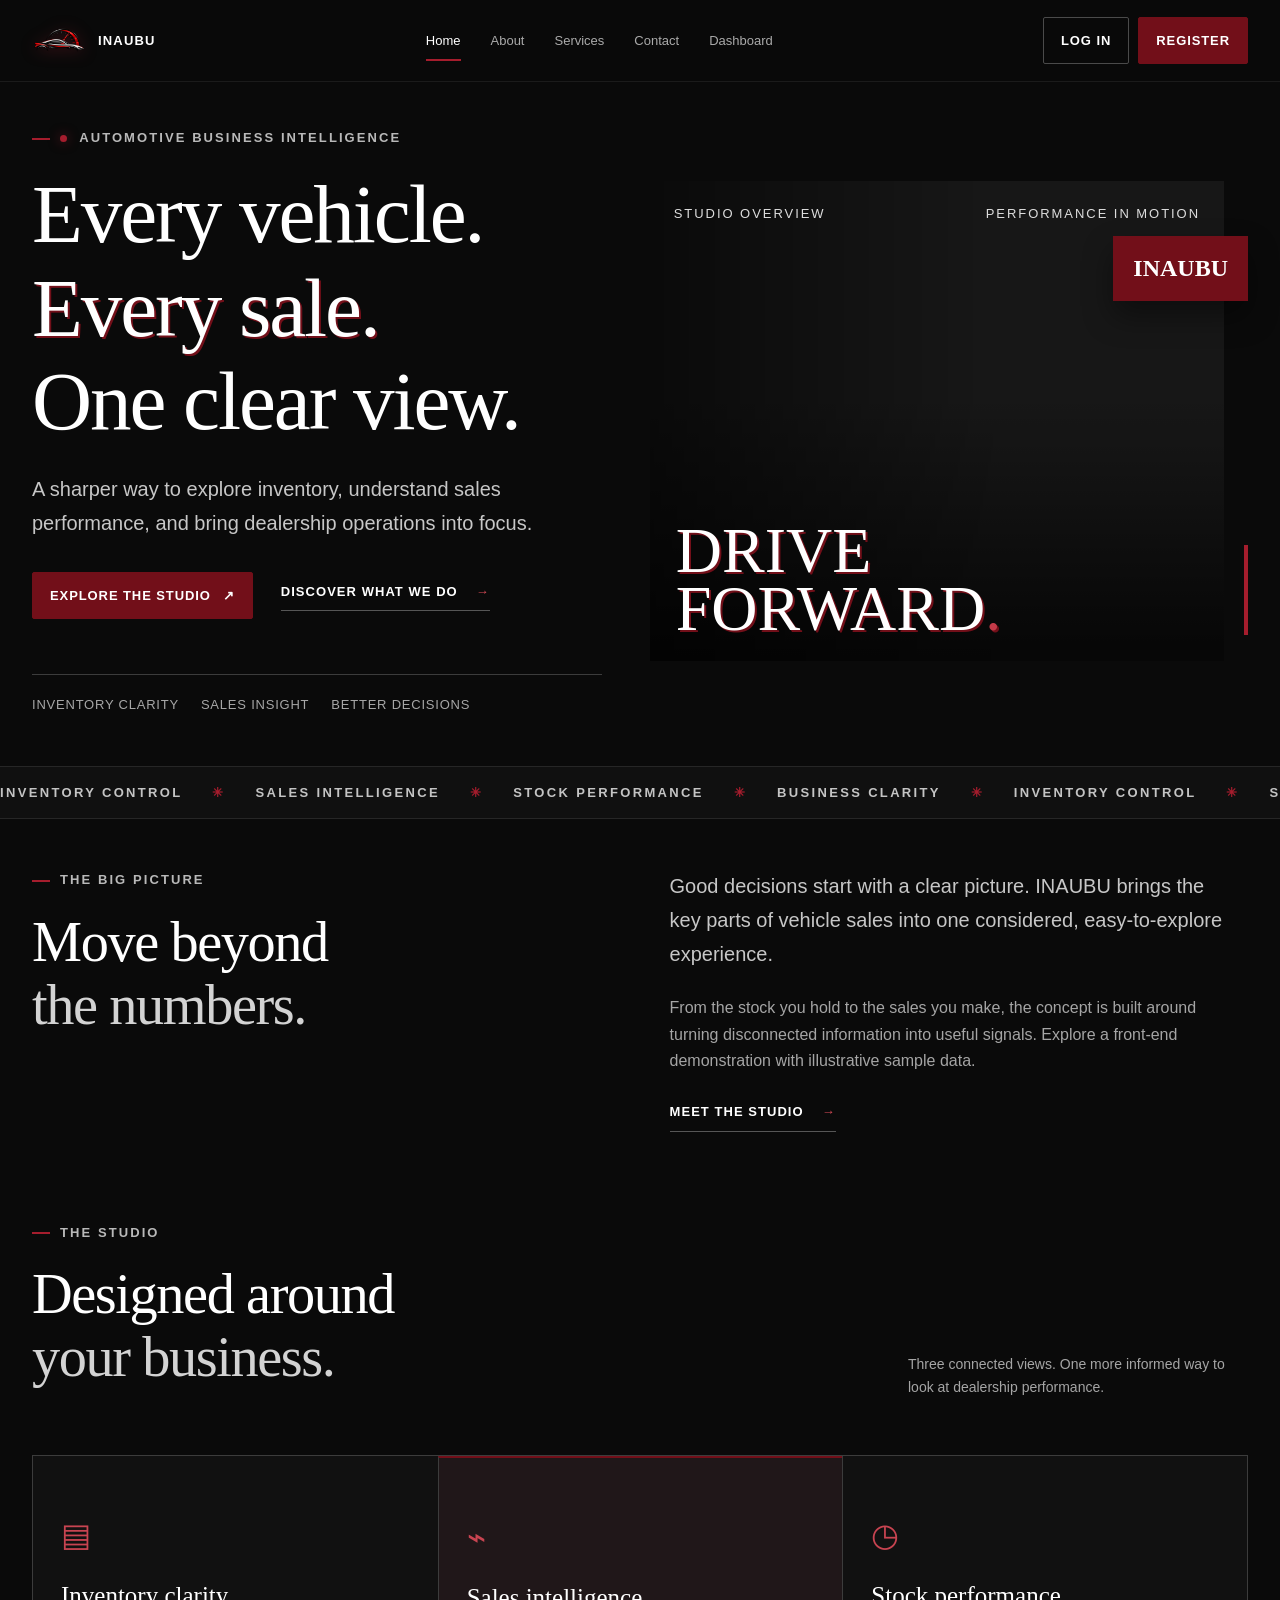
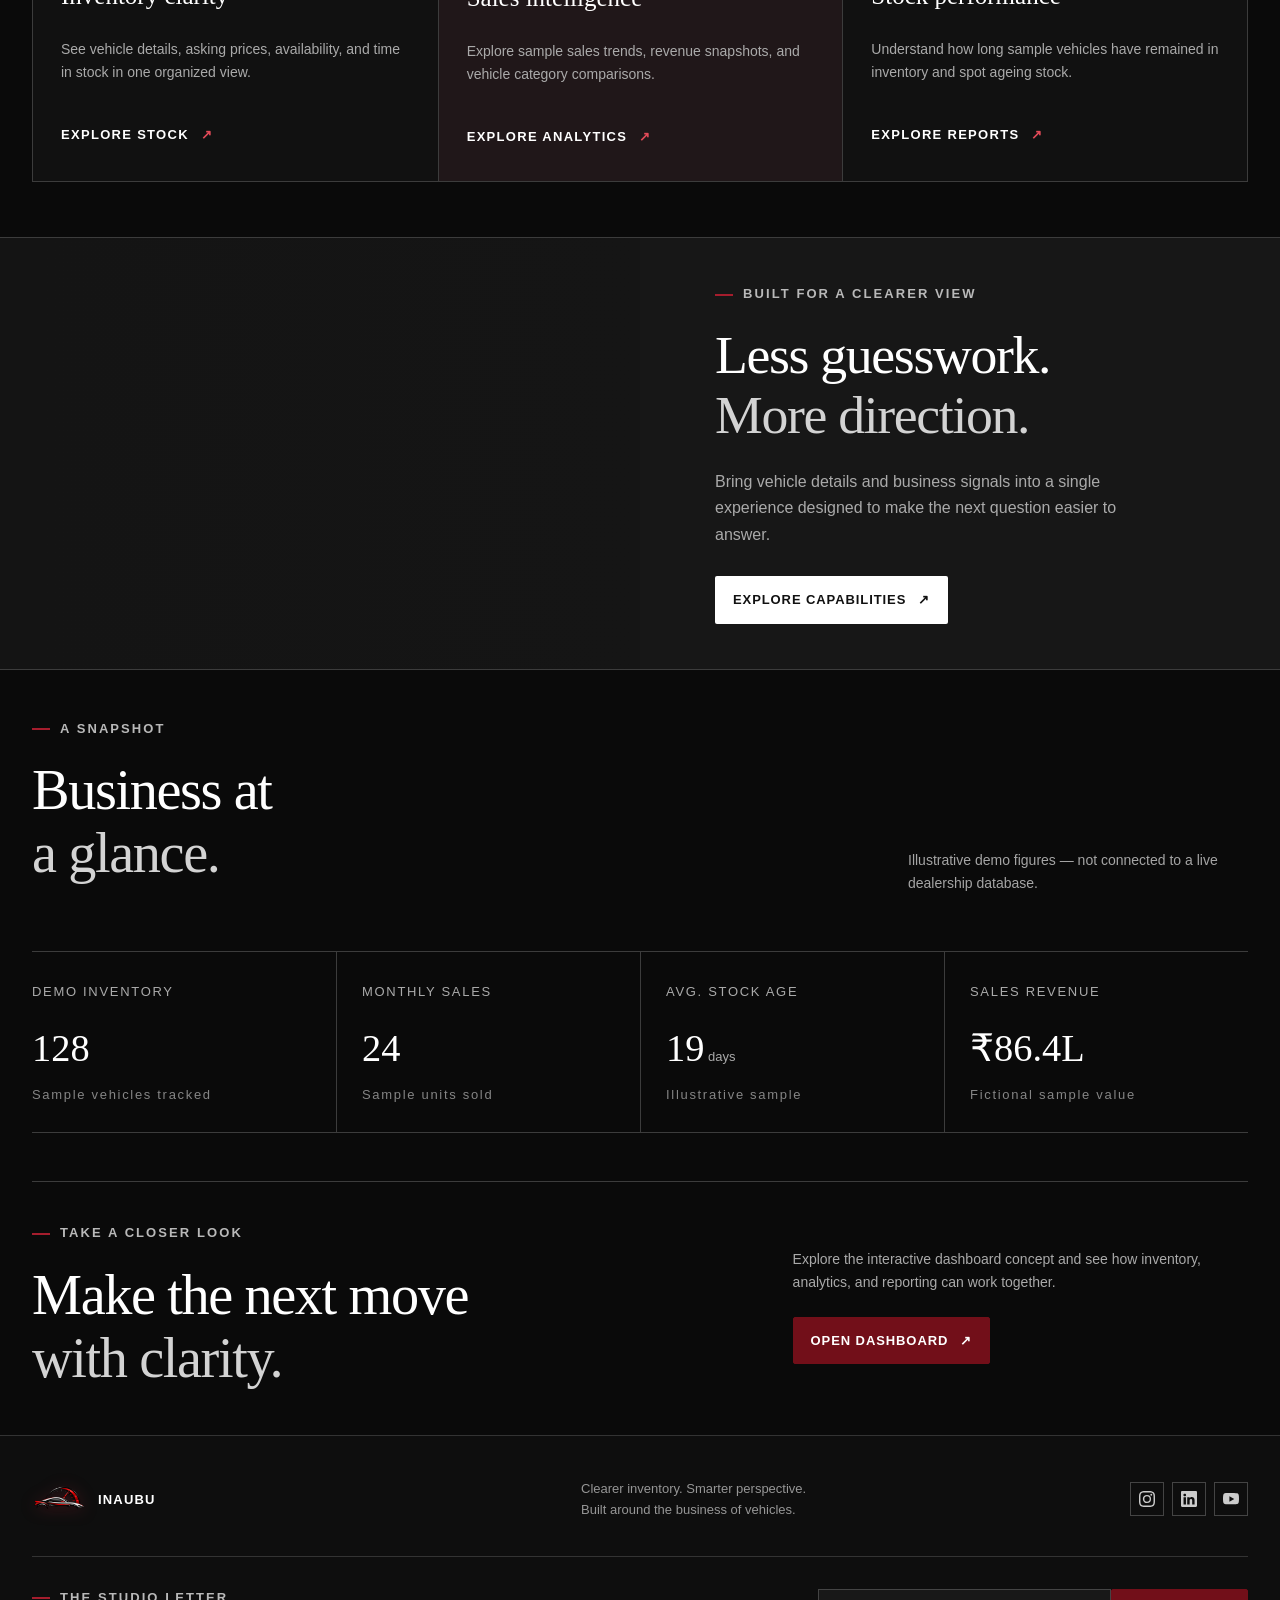
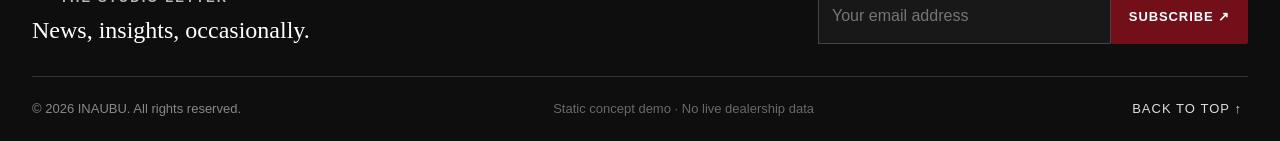
==== index.html @ e6c1211e "firstcommit" ====
<!doctype html>
<html lang="en">

<head>
  <meta charset="utf-8">
  <meta name="viewport" content="width=device-width, initial-scale=1">
  <meta name="description" content="INAUBU — inventory clarity, sales insights, and dealership operations.">
  <title>INAUBU | Home</title>
  <link rel="icon" type="image/png" href="logo.png">
  <link rel="apple-touch-icon" href="logo.png">
  <link rel="stylesheet" href="css/styles.css">
</head>

<body>
  <header class="site-header">
    <a class="brand" href="index.html"><img class="brand-logo" src="logo.png" alt="INAUBU logo"><span>INAUBU</span></a>
    <button class="menu-toggle" aria-label="Toggle navigation" aria-expanded="false">☰</button>
    <nav class="main-nav"><a class="active" href="index.html">Home</a><a href="about.html">About</a><a
        href="services.html">Services</a><a href="contact.html">Contact</a><a href="dashboard.html">Dashboard</a>
      <div class="mobile-nav-actions"><button type="button" class="btn btn-outline open-login">Log in</button><button
          type="button" class="btn btn-red open-signup">Register</button></div>
    </nav>
    <div class="header-actions"><button type="button" class="btn btn-outline open-login">Log in</button><button
        type="button" class="btn btn-red open-signup">Register</button></div>
  </header>
  <main>
    <section class="hero section-wrap">
      <div class="hero-copy">
        <p class="eyebrow"><span class="red-dot"></span> AUTOMOTIVE BUSINESS INTELLIGENCE</p>
        <h1>Every vehicle.<br><em>Every sale.</em><br>One clear view.</h1>
        <p class="lead">A sharper way to explore inventory, understand sales performance, and bring dealership
          operations into focus.</p>
        <div class="hero-actions"><a class="btn btn-red" href="dashboard.html">Explore the studio <span>↗</span></a><a
            class="text-link" href="services.html">Discover what we do <span>→</span></a></div>
        <div class="hero-proof"><span>Inventory clarity</span><span>Sales insight</span><span>Better decisions</span></div>
      </div>
      <div class="hero-visual">
        <div class="hero-image">
          <div class="image-shade"></div>
          <div class="image-label"><span>STUDIO OVERVIEW</span><span>PERFORMANCE IN MOTION</span></div>
          <div class="image-big-type">DRIVE<br>FORWARD<span>.</span></div>
        </div>
        <div class="hero-stamp"><b>INAUBU</b></div>
        <div class="hero-line"></div>
      </div>
    </section>
    <section class="ticker" aria-label="Studio capabilities">
      <div>INVENTORY CONTROL <span>✳</span> SALES INTELLIGENCE <span>✳</span> STOCK PERFORMANCE <span>✳</span> BUSINESS
        CLARITY <span>✳</span> INVENTORY CONTROL <span>✳</span> SALES INTELLIGENCE <span>✳</span></div>
    </section>
    <section class="section-wrap section-pad intro-grid">
      <div>
        <p class="eyebrow">THE BIG PICTURE</p>
        <h2>Move beyond<br><em>the numbers.</em></h2>
      </div>
      <div class="section-copy">
        <p class="lead">Good decisions start with a clear picture. INAUBU brings the key parts of vehicle sales into one
          considered, easy-to-explore experience.</p>
        <p>From the stock you hold to the sales you make, the concept is built around turning disconnected information
          into useful signals. Explore a front-end demonstration with illustrative sample data.</p><a class="text-link"
          href="about.html">Meet the studio <span>→</span></a>
      </div>
    </section>
    <section class="section-wrap feature-section">
      <div class="section-heading">
        <div>
          <p class="eyebrow">THE STUDIO</p>
          <h2>Designed around<br><em>your business.</em></h2>
        </div>
        <p>Three connected views. One more informed way to look at dealership performance.</p>
      </div>
      <div class="feature-grid">
        <article class="feature-card">
          <div class="feature-icon">▤</div>
          <h3>Inventory clarity</h3>
          <p>See vehicle details, asking prices, availability, and time in stock in one organized view.</p><a
            href="dashboard.html#inventory">Explore stock <span>↗</span></a>
        </article>
        <article class="feature-card featured">
          <div class="feature-icon">⌁</div>
          <h3>Sales intelligence</h3>
          <p>Explore sample sales trends, revenue snapshots, and vehicle category comparisons.</p><a
            href="dashboard.html#analytics">Explore analytics <span>↗</span></a>
        </article>
        <article class="feature-card">
          <div class="feature-icon">◷</div>
          <h3>Stock performance</h3>
          <p>Understand how long sample vehicles have remained in inventory and spot ageing stock.</p><a
            href="dashboard.html#reports">Explore reports <span>↗</span></a>
        </article>
      </div>
    </section>
    <section class="showcase">
      <div class="showcase-image"></div>
      <div class="showcase-content">
        <p class="eyebrow">BUILT FOR A CLEARER VIEW</p>
        <h2>Less guesswork.<br><em>More direction.</em></h2>
        <p>Bring vehicle details and business signals into a single experience designed to make the next question easier
          to answer.</p><a class="btn btn-light" href="services.html">Explore capabilities <span>↗</span></a>
      </div>
    </section>
    <section class="section-wrap stats-section">
      <div class="section-heading">
        <div>
          <p class="eyebrow">A SNAPSHOT</p>
          <h2>Business at<br><em>a glance.</em></h2>
        </div>
        <p class="muted">Illustrative demo figures — not connected to a live dealership database.</p>
      </div>
      <div class="stats-grid">
        <div class="stat"><span>DEMO INVENTORY</span><strong>128</strong><span class="stat-sub">Sample vehicles tracked</span></div>
        <div class="stat"><span>MONTHLY SALES</span><strong>24</strong><span class="stat-sub">Sample units sold</span></div>
        <div class="stat"><span>AVG. STOCK AGE</span><strong>19<span> days</span></strong><span class="stat-sub">Illustrative sample</span></div>
        <div class="stat"><span>SALES REVENUE</span><strong>₹86.4L</strong><span class="stat-sub">Fictional sample value</span></div>
      </div>
    </section>
    <section class="cta-band section-wrap">
      <div>
        <p class="eyebrow">TAKE A CLOSER LOOK</p>
        <h2>Make the next move<br><em>with clarity.</em></h2>
      </div>
      <div>
        <p>Explore the interactive dashboard concept and see how inventory, analytics, and reporting can work together.
        </p><a class="btn btn-red" href="dashboard.html">Open dashboard <span>↗</span></a>
      </div>
    </section>
  </main>
  <footer class="site-footer">
    <div class="footer-top"><a class="brand" href="index.html"><img class="brand-logo" src="logo.png"
          alt="INAUBU logo"><span>INAUBU</span></a>
      <p>Clearer inventory. Smarter perspective.<br>Built around the business of vehicles.</p>
      <div class="socials"><a href="https://www.instagram.com/" aria-label="Instagram" title="Instagram"><svg
            xmlns="http://www.w3.org/2000/svg" width="16" height="16" fill="currentColor" viewBox="0 0 16 16"
            aria-hidden="true">
            <path
              d="M8 0C5.829 0 5.556.01 4.703.048 3.85.088 3.269.222 2.76.42a3.9 3.9 0 0 0-1.417.923A3.9 3.9 0 0 0 .42 2.76C.222 3.268.087 3.85.048 4.7.01 5.555 0 5.827 0 8.001c0 2.172.01 2.444.048 3.297.04.852.174 1.433.372 1.942.205.526.478.972.923 1.417.444.445.89.719 1.416.923.51.198 1.09.333 1.942.372C5.555 15.99 5.827 16 8 16s2.444-.01 3.298-.048c.851-.04 1.434-.174 1.943-.372a3.9 3.9 0 0 0 1.416-.923c.445-.445.718-.891.923-1.417.197-.509.332-1.09.372-1.942C15.99 10.445 16 10.173 16 8s-.01-2.445-.048-3.299c-.04-.851-.175-1.433-.372-1.941a3.9 3.9 0 0 0-.923-1.417A3.9 3.9 0 0 0 13.24.42c-.51-.198-1.092-.333-1.943-.372C10.443.01 10.172 0 7.998 0zm-.717 1.442h.718c2.136 0 2.389.007 3.232.046.78.035 1.204.166 1.486.275.373.145.64.319.92.599s.453.546.598.92c.11.281.24.705.275 1.485.039.843.047 1.096.047 3.231s-.008 2.389-.047 3.232c-.035.78-.166 1.203-.275 1.485a2.5 2.5 0 0 1-.599.919c-.28.28-.546.453-.92.598-.28.11-.704.24-1.485.276-.843.038-1.096.047-3.232.047s-2.39-.009-3.233-.047c-.78-.036-1.203-.166-1.485-.276a2.5 2.5 0 0 1-.92-.598 2.5 2.5 0 0 1-.6-.92c-.109-.281-.24-.705-.275-1.485-.038-.843-.046-1.096-.046-3.233s.008-2.388.046-3.231c.036-.78.166-1.204.276-1.486.145-.373.319-.64.599-.92s.546-.453.92-.598c.282-.11.705-.24 1.485-.276.738-.034 1.024-.044 2.515-.045zm4.988 1.328a.96.96 0 1 0 0 1.92.96.96 0 0 0 0-1.92m-4.27 1.122a4.109 4.109 0 1 0 0 8.217 4.109 4.109 0 0 0 0-8.217m0 1.441a2.667 2.667 0 1 1 0 5.334 2.667 2.667 0 0 1 0-5.334" />
          </svg></a><a href="https://www.linkedin.com/" aria-label="LinkedIn" title="LinkedIn"><svg
            xmlns="http://www.w3.org/2000/svg" width="16" height="16" fill="currentColor" viewBox="0 0 16 16"
            aria-hidden="true">
            <path
              d="M0 1.146C0 .513.526 0 1.175 0h13.65C15.474 0 16 .513 16 1.146v13.708c0 .633-.526 1.146-1.175 1.146H1.175C.526 16 0 15.487 0 14.854zm4.943 12.248V6.169H2.542v7.225zm-1.2-8.212c.837 0 1.358-.554 1.358-1.248-.015-.709-.52-1.248-1.342-1.248S2.4 3.226 2.4 3.934c0 .694.521 1.248 1.327 1.248zm4.908 8.212V9.359c0-.216.016-.432.08-.586.173-.431.568-.878 1.232-.878.869 0 1.216.662 1.216 1.634v3.865h2.401V9.25c0-2.22-1.184-3.252-2.764-3.252-1.274 0-1.845.7-2.165 1.193v.025h-.016l.016-.025V6.169h-2.4c.03.678 0 7.225 0 7.225z" />
          </svg></a><a href="https://www.youtube.com/" aria-label="YouTube" title="YouTube"><svg
            xmlns="http://www.w3.org/2000/svg" width="16" height="16" fill="currentColor" viewBox="0 0 16 16"
            aria-hidden="true">
            <path
              d="M8.051 1.999h.089c.822.003 4.987.033 6.11.335a2.01 2.01 0 0 1 1.415 1.42c.101.38.172.883.22 1.402l.01.104.022.26.008.104c.065.914.073 1.77.074 1.957v.075c-.001.194-.01 1.108-.082 2.06l-.008.105-.009.104c-.05.572-.124 1.14-.235 1.558a2.01 2.01 0 0 1-1.415 1.42c-1.16.312-5.569.334-6.18.335h-.142c-.309 0-1.587-.006-2.927-.052l-.17-.006-.087-.004-.171-.007-.171-.007c-1.11-.049-2.167-.128-2.654-.26a2.01 2.01 0 0 1-1.415-1.419c-.111-.417-.185-.986-.235-1.558L.09 9.82l-.008-.104A31 31 0 0 1 0 7.68v-.123c.002-.215.01-.958.064-1.778l.007-.103.003-.052.008-.104.022-.26.01-.104c.048-.519.119-1.023.22-1.402a2.01 2.01 0 0 1 1.415-1.42c.487-.13 1.544-.21 2.654-.26l.17-.007.172-.006.086-.003.171-.007A100 100 0 0 1 7.858 2zM6.4 5.209v5.582l4.88-2.791z" />
          </svg></a></div>
    </div>
    <div class="footer-news">
      <div>
        <p class="eyebrow">THE STUDIO LETTER</p>
        <h3>News, insights, occasionally.</h3>
      </div>
      <form class="newsletter-form"><label class="sr-only" for="newsletter-email">Email address</label><input
          id="newsletter-email" type="email" placeholder="Your email address" required><button class="btn btn-red"
          type="submit">Subscribe ↗</button></form>
    </div>
    <div class="footer-bottom"><span>© <span class="year"></span> INAUBU. All rights reserved.</span><span
        class="demo-note">Static concept demo · No live dealership data</span><button class="back-top"
        type="button">Back to top ↑</button></div>
  </footer>
  <div class="modal-backdrop" id="auth-modal" aria-hidden="true">
    <section class="auth-modal" role="dialog" aria-modal="true" aria-labelledby="auth-title"><button class="modal-close"
        aria-label="Close dialog">×</button>
      <p class="eyebrow">INAUBU / ACCESS</p>
      <h2 id="auth-title">Welcome <em>back.</em></h2>
      <p class="auth-description">This is a front-end preview. No real account is created.</p>
      <form id="auth-form"><label for="auth-name" id="name-label" hidden style="display:none;">Full name</label><input
          id="auth-name" name="name" placeholder="Full name" autocomplete="name" hidden style="display:none;"><label
          for="auth-email">Email address</label><input id="auth-email" name="email" type="email"
          placeholder="you@example.com" autocomplete="email" required><label for="auth-password">Password</label>
        <div class="password-wrap"><input id="auth-password" name="password" type="password"
            placeholder="At least 6 characters" minlength="6" autocomplete="current-password" required><button
            type="button" class="toggle-password" data-target="auth-password" aria-label="Show password"
            title="Show password"><svg class="eye-icon" xmlns="http://www.w3.org/2000/svg" width="16" height="16"
              fill="currentColor" viewBox="0 0 16 16" aria-hidden="true">
              <path
                d="M16 8s-3-5.5-8-5.5S0 8 0 8s3 5.5 8 5.5S16 8 16 8M1.173 8a13 13 0 0 1 1.66-2.043C4.12 4.668 5.88 3.5 8 3.5s3.879 1.168 5.168 2.457A13 13 0 0 1 14.828 8q-.086.13-.195.288c-.335.48-.83 1.12-1.465 1.755C11.879 11.332 10.119 12.5 8 12.5s-3.879-1.168-5.168-2.457A13 13 0 0 1 1.172 8z" />
              <path d="M8 5.5a2.5 2.5 0 1 0 0 5 2.5 2.5 0 0 0 0-5M4.5 8a3.5 3.5 0 1 1 7 0 3.5 3.5 0 0 1-7 0" />
            </svg></button></div><label for="auth-confirm-password" id="confirm-password-label" hidden
          style="display:none;">Confirm password</label>
        <div class="password-wrap" id="confirm-password-wrap" hidden style="display:none;"><input
            id="auth-confirm-password" name="confirmPassword" type="password" placeholder="Re-enter your password"
            minlength="6" autocomplete="new-password"><button type="button" class="toggle-password"
            data-target="auth-confirm-password" aria-label="Show password" title="Show password"><svg class="eye-icon"
              xmlns="http://www.w3.org/2000/svg" width="16" height="16" fill="currentColor" viewBox="0 0 16 16"
              aria-hidden="true">
              <path
                d="M16 8s-3-5.5-8-5.5S0 8 0 8s3 5.5 8 5.5S16 8 16 8M1.173 8a13 13 0 0 1 1.66-2.043C4.12 4.668 5.88 3.5 8 3.5s3.879 1.168 5.168 2.457A13 13 0 0 1 14.828 8q-.086.13-.195.288c-.335.48-.83 1.12-1.465 1.755C11.879 11.332 10.119 12.5 8 12.5s-3.879-1.168-5.168-2.457A13 13 0 0 1 1.172 8z" />
              <path d="M8 5.5a2.5 2.5 0 1 0 0 5 2.5 2.5 0 0 0 0-5M4.5 8a3.5 3.5 0 1 1 7 0 3.5 3.5 0 0 1-7 0" />
            </svg></button></div>
        <div class="auth-row" id="login-options"><label class="auth-checkbox"><input type="checkbox" id="auth-remember"
              name="remember"> <span>Remember me</span></label><a href="#" class="auth-link" id="auth-forgot">Forgot
            password?</a></div>
        <div class="auth-row" id="signup-options" hidden style="display:none;"><label class="auth-checkbox"><input
              type="checkbox" id="auth-terms" name="terms"> <span>I agree to the <a href="about.html"
                class="auth-link">Terms &amp; Conditions</a></span></label></div><button class="btn btn-red full-width"
          type="submit" id="auth-submit">Log in</button>
        <p class="form-message" id="auth-message" role="status"></p>
      </form>
      <div class="auth-switch" id="auth-switch"><span>New user?</span> <button type="button" class="switch-btn"
          id="switch-to-signup">Register</button></div>
      <p class="tiny"></p>
    </section>
  </div>
  <div class="toast" role="status" aria-live="polite"></div>
  <script src="js/data.js"></script>
  <script src="js/app.js"></script>
</body>

</html>
---- css/styles.css ----
@font-face{font-family:"Intro Rust";src:url("../assets/fonts/intro-rust.woff2") format("woff2");font-style:normal;font-weight:400;font-display:swap}
:root{--black:#0a0a0a;--black-2:#111;--panel:#1b1b1b;--panel-2:#252525;--white:#fff;--soft:#e7e7e7;--grey:#858585;--muted:#a5a5a5;--border:#3c3c3c;--red:#720f19;--red-bright:#a51d2d;--display:"Intro Rust",Georgia,serif;--body:Arial,Helvetica,sans-serif;--max:1240px;--ease:220ms ease}
*{box-sizing:border-box}html{scroll-behavior:smooth;scroll-padding-top:90px}body{margin:0;background:var(--black);color:var(--white);font-family:var(--body);font-size:16px;line-height:1.65}a{color:inherit;text-decoration:none}button,input,select,textarea{font:inherit}button,a,input,select,textarea{-webkit-tap-highlight-color:transparent}button{cursor:pointer}img{max-width:100%}.section-wrap{width:min(var(--max),calc(100% - 64px));margin-inline:auto}.section-pad{padding-block:50px}.muted,.section-copy p:not(.lead){color:var(--muted)}.lead{font-size:clamp(17px,1.6vw,20px);line-height:1.7;color:#c7c7c7;max-width:610px}.eyebrow{font-size:13px;letter-spacing:.16em;font-weight:700;color:#b9b9b9;margin:0 0 20px}.eyebrow:before{content:"";display:inline-block;width:18px;height:2px;background:var(--red-bright);vertical-align:middle;margin-right:10px}.red-dot{display:inline-block;width:7px;height:7px;border-radius:50%;background:var(--red-bright);box-shadow:0 0 12px #a51d2d99;margin-right:7px}.brand{display:flex;align-items:center;gap:12px;font-size:13px;letter-spacing:.09em;font-weight:800;line-height:1.2;white-space:nowrap}.brand-logo{height:36px;width:auto;max-width:54px;object-fit:contain;display:block;filter:drop-shadow(0 2px 8px rgba(165,29,45,.3));transition:transform var(--ease)}.brand:hover .brand-logo{transform:scale(1.06)}.brand-mark{width:36px;height:36px;border:1px solid var(--red);display:grid;place-items:center;font-family:var(--display);font-size:19px;position:relative}.brand-mark span{color:#d64a56}.brand-sub{display:block;font-size:13px;letter-spacing:.17em;color:#999;margin-top:5px}.site-header{height:82px;display:flex;align-items:center;justify-content:space-between;gap:24px;padding:0 max(32px,calc((100vw - var(--max))/2));border-bottom:1px solid #ffffff13;background:#0a0a0af2;position:sticky;top:0;z-index:30;backdrop-filter:blur(14px)}.main-nav{display:flex;align-items:center;gap:30px}.main-nav a{font-size:13px;color:#aaa;transition:color var(--ease);position:relative}.main-nav a:after{content:"";position:absolute;height:2px;background:var(--red-bright);left:0;right:100%;bottom:-10px;transition:right var(--ease)}.main-nav a:hover,.main-nav a.active{color:#fff}.main-nav a:hover:after,.main-nav a.active:after{right:0}.mobile-nav-actions{display:none}.header-actions{display:flex;gap:9px;align-items:center}.btn{border:1px solid transparent;display:inline-flex;align-items:center;justify-content:center;gap:12px;padding:12px 17px;font-size:13px;letter-spacing:.07em;text-transform:uppercase;font-weight:700;transition:background var(--ease),border-color var(--ease),box-shadow var(--ease),transform var(--ease);border-radius:2px;white-space:nowrap}.btn:hover{transform:translateY(-1px)}.btn-red{background:var(--red);border-color:var(--red);color:#fff}.btn-red:hover{background:var(--red-bright);border-color:var(--red-bright);box-shadow:0 0 22px #720f1944}.btn-outline{background:transparent;border-color:#4a4a4a;color:#fff}.btn-outline:hover{border-color:var(--red-bright)}.btn-light{background:#fff;color:#111}.btn-light:hover{background:#e8e8e8}.text-link{display:inline-flex;gap:18px;align-items:center;font-size:13px;font-weight:700;text-transform:uppercase;letter-spacing:.08em;border-bottom:1px solid #565656;padding-bottom:8px}.text-link span{color:#d64a56}.menu-toggle{display:none;background:none;color:#fff;border:1px solid var(--border);padding:7px 11px}
h1,h2,h3,p{margin-top:0}h1,h2{font-family:var(--display);font-weight:400;letter-spacing:-.025em;line-height:1.12;margin-bottom:24px}h1{font-size:clamp(46px,6.5vw,88px)}h2{font-size:clamp(34px,4.4vw,57px)}h1 em,h2 em{color:#d3d3d3;font-style:normal}h3{font-size:18px;line-height:1.3}.hero{min-height:540px;display:grid;grid-template-columns:1fr 1.05fr;align-items:center;gap:48px;padding-block:45px 50px}.hero-copy{position:relative;z-index:2}.hero-copy h1 em{color:#fff;text-shadow:2px 2px 0 #720f19}.hero-copy .lead{max-width:520px}.hero-actions{display:flex;align-items:center;gap:28px;margin-top:32px}.hero-proof{display:flex;gap:22px;flex-wrap:wrap;margin-top:55px;padding-top:19px;border-top:1px solid var(--border);font-size:13px;color:#a7a7a7;text-transform:uppercase;letter-spacing:.06em}.hero-proof b{color:#c9c9c9;margin-right:6px}.hero-visual{position:relative;min-height:480px}.hero-image{position:absolute;inset:0 24px 0 0;overflow:hidden;background:#191919 url("https://images.unsplash.com/photo-1492144534655-ae79c964c9d7?auto=format&fit=crop&w=1400&q=85") center/cover}.image-shade{position:absolute;inset:0;background:linear-gradient(90deg,#0009,#0001 60%),linear-gradient(0deg,#000b,transparent 55%)}.image-label{position:absolute;left:24px;right:24px;top:22px;display:flex;justify-content:space-between;color:#ddd;font-size:13px;letter-spacing:.15em}.image-big-type{position:absolute;left:26px;bottom:24px;font-family:var(--display);font-size:clamp(40px,5vw,70px);line-height:.9;color:#fff;text-shadow:2px 2px 0 #720f19}.image-big-type span{color:#c33a48}.hero-stamp{position:absolute;right:0;top:55px;background:var(--red);padding:18px 20px;display:flex;flex-direction:column;line-height:1.2;box-shadow:0 15px 30px #0006}.hero-stamp span,.hero-stamp small{font-size:13px;letter-spacing:.16em}.hero-stamp b{font-family:var(--display);font-size:24px}.hero-stamp small{margin-top:7px;color:#f0bfc4}.hero-line{position:absolute;right:0;bottom:26px;width:4px;height:90px;background:var(--red-bright)}.ticker{overflow:hidden;border-block:1px solid #ffffff17;background:#101010;white-space:nowrap;padding:15px 0;color:#c4c4c4;font-size:13px;letter-spacing:.18em;font-weight:700}.ticker div{min-width:max-content;text-align:center}.ticker span{color:var(--red-bright);margin:0 24px}.intro-grid,.split-section{display:grid;grid-template-columns:.85fr 1fr;gap:12%;align-items:start}.section-copy{max-width:560px}.section-copy p{margin-bottom:24px}.feature-section{padding-block:40px 55px}.section-heading{display:flex;justify-content:space-between;align-items:end;gap:40px;margin-bottom:42px}.section-heading>p{max-width:340px;color:var(--muted);font-size:14px}.feature-grid{display:grid;grid-template-columns:repeat(3,1fr);border:1px solid var(--border)}.feature-card{padding:28px 28px 32px;min-height:290px;background:#111;position:relative;transition:background var(--ease),border-color var(--ease)}.feature-card+.feature-card{border-left:1px solid var(--border)}.feature-card:hover{background:#191919}.feature-card.featured{background:#201719;border-top:2px solid var(--red)}.feature-number{font-size:13px;color:#888;letter-spacing:.1em}.feature-icon{font-size:32px;color:#c84451;margin:25px 0 18px}.feature-card h3{font-family:var(--display);font-weight:400;font-size:25px}.feature-card p{font-size:14px;color:#aaa;min-height:62px}.feature-card a{display:inline-flex;gap:12px;font-size:13px;text-transform:uppercase;letter-spacing:.1em;font-weight:700;margin-top:10px}.feature-card a span{color:#e34a58}.showcase{min-height:380px;display:grid;grid-template-columns:1fr 1fr;background:#171717;border-block:1px solid var(--border)}.showcase-image{min-height:380px;background:linear-gradient(90deg,#0002,#1115),url("https://images.unsplash.com/photo-1503376780353-7e6692767b70?auto=format&fit=crop&w=1300&q=85") center/cover}.showcase-content{padding:45px clamp(30px,6vw,75px);align-self:center}.showcase-content h2{font-size:clamp(36px,4.2vw,55px)}.showcase-content p:not(.eyebrow){color:#aaa;max-width:420px;margin-bottom:28px}.stats-section{padding-block:48px}.stats-grid{display:grid;grid-template-columns:repeat(4,1fr);border-block:1px solid var(--border)}.stat{padding:26px 20px 27px 0}.stat+.stat{padding-left:25px;border-left:1px solid var(--border)}.stat>span{font-size:13px;letter-spacing:.13em;color:#aaa}.stat strong{display:block;font-family:var(--display);font-size:clamp(30px,3vw,42px);font-weight:400;margin:12px 0 4px}.stat strong span{font-family:var(--body);font-size:13px;color:#aaa}.stat small,.stat .stat-sub{font-size:13px;color:#858585;display:block}.cta-band{padding:40px 0 45px;display:grid;grid-template-columns:1fr .65fr;gap:60px;align-items:center;border-top:1px solid var(--border)}.cta-band h2{margin-bottom:0}.cta-band>div+div p{color:#aaa;font-size:14px;margin-bottom:22px;max-width:450px}
.site-footer{border-top:1px solid #333;background:#0e0e0e;padding:42px max(32px,calc((100vw - var(--max))/2)) 20px}.footer-top{display:grid;grid-template-columns:1fr 1fr auto;gap:30px;align-items:center;padding-bottom:35px;border-bottom:1px solid #333}.footer-top>p{font-size:13px;color:#969696;margin:0}.socials{display:flex;gap:8px}.socials a{width:34px;height:34px;border:1px solid #444;display:grid;place-items:center;color:#ccc;transition:all var(--ease)}.socials a svg{display:block;width:16px;height:16px;transition:transform var(--ease)}.socials a:hover{border-color:var(--red-bright);background:var(--red);color:#fff}.socials a:hover svg{transform:scale(1.1)}.footer-news{display:flex;justify-content:space-between;gap:40px;align-items:center;padding:30px 0;border-bottom:1px solid #333}.footer-news .eyebrow{margin-bottom:7px}.footer-news h3{font-family:var(--display);font-size:24px;font-weight:400;margin:0}.newsletter-form{display:flex;width:min(100%,430px)}.newsletter-form input{min-width:0;flex:1;background:#181818;border:1px solid #444;padding:13px;color:#fff;outline:none}.newsletter-form input:focus{border-color:var(--red)}.newsletter-form .btn{flex-shrink:0}.footer-bottom{display:flex;align-items:center;justify-content:space-between;gap:20px;padding-top:20px;color:#888;font-size:13px}.demo-note{color:#696969}.back-top{border:0;background:none;color:#ddd;font-size:13px;text-transform:uppercase;letter-spacing:.08em}.back-top:hover{color:#ed5965}
.page-hero{padding-block:42px 26px}.page-hero h1{max-width:900px}.page-hero .lead{max-width:650px}.page-hero-rule{height:1px;background:linear-gradient(90deg,var(--red),#444 35%,transparent);margin-top:24px}.about-visual{min-height:320px;background:linear-gradient(90deg,#000e,#0007),url("https://images.unsplash.com/photo-1503376780353-7e6692767b70?auto=format&fit=crop&w=1800&q=85") center 55%/cover;display:flex;align-items:center;padding:45px max(32px,calc((100vw - var(--max))/2));border-block:1px solid #333}.about-visual-copy{max-width:600px}.about-visual-copy p:not(.eyebrow){max-width:450px;color:#ccc}.values-section{padding-top:35px}.values-grid{display:grid;grid-template-columns:repeat(4,1fr);border-block:1px solid var(--border)}.values-grid article{padding:25px 22px 25px 0}.values-grid article+article{border-left:1px solid var(--border);padding-left:22px}.values-grid article>span{color:#d44a57;font-size:13px}.values-grid h3{font-family:var(--display);font-size:22px;font-weight:400;margin:18px 0 10px}.values-grid p{color:#aaa;font-size:13px}.service-list{padding-top:15px;padding-bottom:0}.service-row{display:grid;grid-template-columns:1fr 54px;gap:25px;padding:28px 0;border-top:1px solid var(--border);align-items:start}.service-row:last-child{border-bottom:none}.service-index{display:none}.service-row h2{font-size:clamp(30px,4vw,48px);margin-bottom:14px}.service-row p{color:#aaa;max-width:650px}.service-row ul{display:grid;grid-template-columns:repeat(2,minmax(0,1fr));gap:8px 30px;color:#c7c7c7;font-size:14px;padding-left:17px}.service-row li::marker{color:var(--red-bright)}.round-link{border:1px solid #555;width:44px;height:44px;display:grid;place-items:center;color:#fff;transition:all var(--ease)}.round-link:hover{background:var(--red);border-color:var(--red)}.service-note{display:flex;gap:40px;padding-block:40px 48px}.red-rule{display:block;width:3px;align-self:stretch;min-height:180px;background:var(--red)}.service-note h2{font-size:42px}.service-note p:not(.eyebrow){color:#aaa;max-width:650px}.contact-layout{display:grid;grid-template-columns:.85fr 1fr;gap:10%;align-items:start}.contact-info>p:not(.eyebrow){color:#aaa;max-width:450px}.contact-detail{display:flex;gap:18px;border-top:1px solid var(--border);padding:18px 0}.contact-detail>span{color:#d64a56;font-size:13px}.contact-detail b{font-size:14px}.contact-detail p{color:#999;font-size:13px;margin:5px 0 0}.contact-form{background:#151515;border:1px solid #333;padding:30px}.contact-form label,.auth-modal label{display:block;font-size:13px;color:#c8c8c8;margin:16px 0 7px}.contact-form input,.contact-form select,.contact-form textarea,.auth-modal input{width:100%;padding:13px;background:#0c0c0c;border:1px solid #414141;color:#fff;outline:none;border-radius:0}.contact-form input:focus,.contact-form select:focus,.contact-form textarea:focus,.auth-modal input:focus{border-color:var(--red-bright)}.contact-form textarea{resize:vertical}.contact-form .btn{margin-top:20px}.form-message{font-size:13px;color:#f0a0a7;min-height:18px}.contact-bottom{display:flex;justify-content:space-between;align-items:center;border-top:1px solid var(--border);padding-block:38px 45px;gap:25px}.contact-bottom h2{font-size:clamp(32px,4vw,48px);margin:0}
.dashboard-main{padding-bottom:70px}.dashboard-welcome{display:flex;justify-content:space-between;align-items:end;gap:30px;padding:40px 0 24px}.dashboard-welcome h1{font-size:clamp(48px,6vw,72px);margin-bottom:12px}.dashboard-welcome .lead{margin-bottom:0}.dashboard-controls{display:flex;align-items:center;gap:12px;flex-wrap:wrap}.demo-pill,.panel-tag{font-size:13px;letter-spacing:.12em;border:1px solid #5a3437;padding:7px 10px;color:#e5a0a6;background:#241416}.demo-warning{border-left:3px solid var(--red-bright);background:#191314;color:#c9babb;padding:13px 16px;font-size:13px;margin-bottom:25px}.kpi-grid{display:grid;grid-template-columns:repeat(4,1fr);gap:12px}.kpi{background:var(--panel);border:1px solid #333;padding:21px 20px;min-height:130px;position:relative}.kpi:first-child{border-top:2px solid var(--red)}.kpi>span{display:block;font-size:13px;letter-spacing:.12em;color:#aaa}.kpi strong{display:block;font-family:var(--display);font-size:36px;font-weight:400;margin:7px 0}.kpi small,.kpi .kpi-sub{color:#8d8d8d;font-size:13px;display:block}.kpi-dot{display:inline-block;width:6px;height:6px;border-radius:50%;background:#a51d2d;margin-right:5px}.dashboard-section{padding-top:42px}.dash-section-heading{display:flex;justify-content:space-between;align-items:end;gap:20px;margin-bottom:25px}.dash-section-heading h2{font-size:clamp(34px,4vw,48px);margin:0}.dash-section-heading select,.inventory-tools select,.inventory-tools input{background:#171717;color:#eee;border:1px solid #444;padding:11px 13px;outline:none;min-width:0}.dash-section-heading select:focus,.inventory-tools select:focus,.inventory-tools input:focus{border-color:var(--red)}.analytics-grid{display:grid;grid-template-columns:1.45fr 1fr;gap:14px}.panel{background:#171717;border:1px solid #333;padding:22px}.panel-heading{display:flex;justify-content:space-between;align-items:start;gap:15px}.panel-heading h3{font-size:16px;margin:0 0 5px}.panel-heading p{font-size:13px;color:#888;margin:0}.bar-chart{height:245px;display:flex;align-items:end;justify-content:space-around;gap:12px;padding:25px 5px 0;border-bottom:1px solid #444;background:repeating-linear-gradient(to top,transparent 0,transparent 48px,#ffffff0b 49px,#ffffff0b 50px)}.bar-group{height:100%;flex:1;display:flex;flex-direction:column;justify-content:end;align-items:center;gap:10px;min-width:0}.bar{width:min(42px,75%);background:#444;min-height:4px;position:relative;transition:height 400ms ease,background var(--ease)}.bar.current,.bar:hover{background:var(--red-bright)}.bar-value{font-size:13px;color:#aaa}.bar-label{font-size:13px;color:#858585;padding-bottom:10px}.donut-wrap{display:flex;align-items:center;justify-content:center;gap:25px;min-height:245px;flex-wrap:wrap}.donut{width:150px;height:150px;border-radius:50%;background:conic-gradient(var(--red-bright) 0 42%,#f0f0f0 42% 73%,#666 73% 100%);display:grid;place-items:center}.donut>div{width:100px;height:100px;border-radius:50%;background:#171717;display:flex;flex-direction:column;align-items:center;justify-content:center}.donut strong{font-family:var(--display);font-size:28px;font-weight:400}.donut span{font-size:13px;letter-spacing:.1em;color:#999}.legend{display:grid;gap:14px;font-size:13px;color:#aaa;min-width:130px}.legend span{display:flex;align-items:center;gap:8px}.legend b{margin-left:auto;color:#eee}.legend-dot{width:8px;height:8px;display:inline-block;border-radius:50%}.legend-dot.red{background:var(--red-bright)}.legend-dot.white{background:#f0f0f0}.legend-dot.grey{background:#666}.result-count{font-size:13px;color:#999}.inventory-tools{display:grid;grid-template-columns:2fr 1fr 1fr 1.2fr;gap:9px;margin-bottom:14px}.inventory-table-wrap{overflow:auto;border:1px solid #333}.inventory-table{width:100%;border-collapse:collapse;min-width:760px}.inventory-table th{text-align:left;font-size:13px;letter-spacing:.1em;color:#888;font-weight:700;background:#171717;padding:15px 13px}.inventory-table td{padding:14px 13px;border-top:1px solid #303030;font-size:13px;color:#ccc}.inventory-table tbody tr:hover{background:#181818}.vehicle-cell{display:flex;align-items:center;gap:12px;min-width:180px}.vehicle-thumb{width:66px;height:44px;object-fit:cover;background:#292929;display:grid;place-items:center;color:#777;font-size:13px}.vehicle-cell b{display:block;color:#fff;font-size:14px}.vehicle-cell small,.vehicle-cell .vehicle-model{display:block;color:#888;font-size:13px;margin-top:3px}.status{display:inline-block;padding:5px 7px;font-size:13px;border:1px solid #555;color:#ccc;white-space:nowrap}.status.available{border-color:#385c48;color:#9ed1b0}.status.reserved{border-color:#70552f;color:#e2c28d}.status.sold{border-color:#5c3438;color:#e7a0a6}.table-action{border:0;background:none;color:#d64a56;font-size:13px}.empty-state{padding:30px;text-align:center;color:#aaa;border:1px solid #333}.ageing-panel{max-width:820px}.ageing-panel>.muted{font-size:13px;margin-bottom:25px}.age-row{margin-top:19px}.age-row>div:first-child{display:flex;justify-content:space-between;font-size:13px;margin-bottom:8px;color:#bbb}.age-row b{font-weight:400;color:#eee}.age-track{height:6px;background:#393939}.age-track span{display:block;height:100%;background:var(--red-bright)}.dashboard-cta{margin-top:45px}.vehicle-modal-backdrop{position:fixed;inset:0;background:#000000d9;z-index:61;display:none;padding:20px 15px;overflow-y:auto;overflow-x:hidden;overscroll-behavior:contain;-webkit-overflow-scrolling:touch}.vehicle-modal-backdrop.open{display:flex;justify-content:center;align-items:flex-start}.vehicle-modal{width:min(500px,100%);margin:auto;background:#171717;border:1px solid #555;padding:26px 26px 22px;position:relative}.vehicle-modal h2{font-size:32px}.vehicle-detail-grid{display:grid;grid-template-columns:1fr 1fr;gap:12px}.vehicle-detail-grid div{padding:13px;background:#222}.vehicle-detail-grid span{display:block;color:#888;font-size:13px;text-transform:uppercase}.vehicle-detail-grid b{font-size:14px}.vehicle-close{position:absolute;top:10px;right:12px}
.modal-backdrop{position:fixed;inset:0;background:#000000d9;z-index:60;display:none;padding:20px 15px;overflow-y:auto;overflow-x:hidden;overscroll-behavior:contain;-webkit-overflow-scrolling:touch}.modal-backdrop.open{display:flex;justify-content:center;align-items:flex-start}.auth-modal{position:relative;width:min(420px,100%);margin:auto;padding:22px 26px 20px;background:#171717;border:1px solid #4b4b4b;box-shadow:0 25px 100px #000c}.modal-close{position:absolute;right:15px;top:10px;background:none;border:0;color:#aaa;font-size:26px;line-height:1}.modal-close:hover{color:#fff}.auth-modal h2{font-size:clamp(25px,3.8vw,32px);margin-bottom:5px}.auth-description{color:#999;font-size:13px;margin-bottom:12px}.auth-modal label{margin:10px 0 4px;font-size:13px;color:#c8c8c8}.auth-modal input{padding:10px 12px;margin-bottom:4px;font-size:14px}.password-wrap{position:relative;display:flex;align-items:center;width:100%;margin-bottom:4px}.password-wrap input{width:100%;padding-right:42px;margin-bottom:0}.toggle-password{position:absolute;right:6px;top:50%;transform:translateY(-50%);background:none;border:none;color:#888;padding:8px;display:flex;align-items:center;justify-content:center;cursor:pointer;transition:color var(--ease);line-height:1}.toggle-password:hover{color:#fff}.toggle-password svg{width:16px;height:16px;display:block}#confirm-password-label[hidden],#confirm-password-wrap[hidden]{display:none !important}.auth-row{display:flex;justify-content:space-between;align-items:center;margin:10px 0 12px;font-size:13px;color:#aaa}.auth-row[hidden],.auth-row.hidden,#login-options[hidden],#signup-options[hidden],#name-label[hidden],#auth-name[hidden],[hidden]{display:none !important}.auth-checkbox{display:inline-flex;align-items:center;gap:7px;cursor:pointer;user-select:none;font-size:13px;color:#ccc}.auth-checkbox input[type="checkbox"]{width:14px;height:14px;accent-color:var(--red-bright);cursor:pointer;margin:0}.auth-link{color:#d64a56;text-decoration:none}.auth-link:hover{text-decoration:underline;color:#fff}.full-width{width:100%;margin-top:12px}.auth-switch{margin-top:14px;padding-top:12px;border-top:1px solid #333;text-align:center;font-size:13px;color:#999}.switch-btn{background:none;border:0;color:#d64a56;font-weight:700;cursor:pointer;padding:0 0 0 4px;font-size:13px;text-decoration:underline}.switch-btn:hover{color:#fff}.tiny{margin:12px 0 0;font-size:13px;color:#999}.toast{position:fixed;bottom:24px;left:50%;transform:translate(-50%,20px);opacity:0;pointer-events:none;background:#f5f5f5;color:#111;padding:12px 18px;font-size:13px;z-index:100;transition:all var(--ease);box-shadow:0 10px 35px #0006;max-width:calc(100% - 30px)}.toast.show{opacity:1;transform:translate(-50%,0)}.sr-only{position:absolute;width:1px;height:1px;padding:0;margin:-1px;overflow:hidden;clip:rect(0,0,0,0);white-space:nowrap;border:0}
:focus-visible{outline:2px solid #d64a56;outline-offset:3px}::selection{background:var(--red);color:#fff}


/* Contact page: balanced layout, refined cards, social pills, and cinematic map */
.contact-layout{display:grid;grid-template-columns:1fr 1.05fr;gap:48px;align-items:start}
.contact-info{display:flex;flex-direction:column;gap:20px}
.contact-info h2{margin-bottom:12px}
.contact-info>p:not(.eyebrow){color:#aaa;max-width:480px;margin-bottom:0}
.contact-cards-grid{display:grid;grid-template-columns:1fr;gap:12px}
.contact-card{display:flex;align-items:flex-start;gap:14px;background:#141414;border:1px solid #2d2d2d;padding:16px 18px;border-radius:2px;transition:border-color var(--ease)}
.contact-card:hover{border-color:#444}
.contact-card-icon{width:36px;height:36px;border-radius:2px;background:#201416;border:1px solid #4a2428;color:var(--red-bright);display:grid;place-items:center;flex-shrink:0;font-size:16px}
.contact-card-text span{display:block;font-size:13px;letter-spacing:.1em;color:#888;text-transform:uppercase;margin-bottom:3px}
.contact-card-text b,.contact-card-text a{display:block;font-size:14px;color:#eee;font-weight:600}
.contact-card-text a:hover{color:var(--red-bright)}
.contact-social-bar{background:#141414;border:1px solid #2d2d2d;padding:16px 18px;border-radius:2px}
.contact-social-bar span{display:block;font-size:13px;letter-spacing:.1em;color:#888;text-transform:uppercase;margin-bottom:10px}
.contact-social-pills{display:flex;gap:10px;flex-wrap:wrap}
.social-pill{display:inline-flex;align-items:center;gap:8px;padding:8px 14px;background:#1e1e1e;border:1px solid #383838;color:#ccc;font-size:13px;font-weight:600;border-radius:2px;transition:all var(--ease)}
.social-pill svg{width:14px;height:14px;color:var(--red-bright);transition:transform var(--ease)}
.social-pill:hover{background:var(--red);border-color:var(--red);color:#fff;transform:translateY(-1px)}
.social-pill:hover svg{color:#fff;transform:scale(1.15)}

/* Cinematic Full-Width Map Section */
.contact-map-section{padding-block:45px 50px;border-top:1px solid var(--border)}
.map-header-bar{display:flex;justify-content:space-between;align-items:flex-end;gap:24px;margin-bottom:24px;flex-wrap:wrap}
.map-header-bar h2{margin:0}
.map-status-chip{display:inline-flex;align-items:center;gap:8px;font-size:13px;letter-spacing:.08em;font-weight:700;color:#9ddbb1;background:#15241b;border:1px solid #254b34;padding:8px 14px;border-radius:2px;text-transform:uppercase}
.map-status-chip .live-dot{width:7px;height:7px;border-radius:50%;background:#38b868;box-shadow:0 0 8px #38b868aa}
.map-cinematic-frame{position:relative;width:100%;height:400px;background:#0d0d0d;border:1px solid var(--border);border-radius:2px;overflow:hidden}
.map-cinematic-frame iframe{width:100%;height:100%;border:0;display:block;filter:invert(90%) hue-rotate(180deg) contrast(92%)}
.map-bottom-grid{display:grid;grid-template-columns:repeat(3,1fr);gap:16px;margin-top:16px}
.map-bottom-card{background:#141414;border:1px solid #2d2d2d;padding:18px 20px;border-radius:2px}
.map-bottom-card span{display:block;font-size:13px;letter-spacing:.1em;color:#888;text-transform:uppercase;margin-bottom:6px}
.map-bottom-card p{font-size:14px;color:#ddd;margin:0;line-height:1.5}
.map-bottom-card b{color:#fff}

/* Services page enhancements */
.service-tag{display:inline-block;font-size:13px;letter-spacing:.12em;font-weight:700;color:#c9757d;background:#241416;border:1px solid #4a272a;padding:4px 10px;text-transform:uppercase;margin-bottom:12px}
.service-metrics-row{display:flex;gap:20px;flex-wrap:wrap;margin:16px 0 18px;padding:12px 16px;background:#141414;border:1px solid #282828}
.service-metric{font-size:13px;color:#aaa}
.service-metric b{color:#eee;font-size:13px;display:block}
.services-tier-section{border-top:1px solid var(--border);padding-block:50px 55px}
.tier-grid{display:grid;grid-template-columns:repeat(3,1fr);gap:18px;margin-top:40px}
.tier-card{background:#121212;border:1px solid var(--border);padding:32px 26px 28px;display:flex;flex-direction:column;justify-content:space-between;position:relative;transition:all var(--ease)}
.tier-card:hover{background:#161616;border-color:#555;transform:translateY(-2px)}
.tier-card.featured{background:#1c1315;border-top:3px solid var(--red-bright)}
.tier-badge{display:inline-block;font-size:13px;letter-spacing:.14em;color:var(--red-bright);font-weight:700;text-transform:uppercase;margin-bottom:12px}
.tier-card h3{font-family:var(--display);font-size:24px;font-weight:400;margin:0 0 10px;color:#fff}
.tier-desc{font-size:14px;color:#a5a5a5;min-height:48px;margin-bottom:20px;line-height:1.55}
.tier-feature-list{list-style:none;padding:0;margin:0 0 28px;border-top:1px solid #2c2c2c}
.tier-feature-list li{font-size:14px;color:#d0d0d0;padding:9px 0;border-bottom:1px solid #252525;display:flex;align-items:center;gap:10px}
.tier-feature-list li::before{content:"✓";color:var(--red-bright);font-weight:700;font-size:13px;flex-shrink:0}
.tier-action{margin-top:auto}

.services-process-section{border-top:1px solid var(--border);padding-block:48px 50px}
.process-grid{display:grid;grid-template-columns:repeat(4,1fr);border:1px solid var(--border);margin-top:35px}
.process-card{padding:30px 24px;background:#121212;position:relative;transition:background var(--ease)}
.process-card+.process-card{border-left:1px solid var(--border)}
.process-card:hover{background:#181818}
.process-phase{font-size:13px;letter-spacing:.14em;color:var(--red-bright);font-weight:700;text-transform:uppercase}
.process-card h4{font-family:var(--display);font-size:20px;font-weight:400;margin:14px 0 10px;color:#fff}
.process-card p{font-size:14px;color:#aaa;margin:0;line-height:1.55}

.services-social-banner{margin-top:35px;background:#151515;border:1px solid var(--border);padding:28px 32px;display:flex;justify-content:space-between;align-items:center;gap:30px}
.services-social-banner h3{font-family:var(--display);font-size:24px;margin:0 0 8px;font-weight:400}
.services-social-banner p{font-size:13px;color:#aaa;margin:0;max-width:550px}
.services-social-links{display:flex;gap:10px;flex-wrap:wrap}
.services-social-links .social-pill{padding:9px 16px}

@media(max-width:1050px){.services-social-banner{padding:28px 24px}.site-header{padding-inline:24px;gap:15px}.main-nav{gap:17px}.header-actions .btn{padding:10px}.hero{gap:25px}.hero-proof{gap:12px}.inventory-tools{grid-template-columns:1fr 1fr}.footer-top{grid-template-columns:1fr 1fr}.socials{grid-column:2;grid-row:1;justify-self:end}}
@media(max-width:780px){.map-bottom-grid{grid-template-columns:1fr}.map-cinematic-frame{height:300px}.tier-grid{grid-template-columns:1fr}.process-grid{grid-template-columns:1fr 1fr}.process-card:nth-child(3){border-left:0;border-top:1px solid var(--border)}.process-card:nth-child(4){border-top:1px solid var(--border)}.services-social-banner{flex-direction:column;align-items:start;padding:26px 20px}.services-social-links{width:100%}.section-wrap{width:calc(100% - 40px)}.site-header{height:72px;padding-inline:20px}.menu-toggle{display:block;margin-left:auto}.main-nav{display:none;position:absolute;top:71px;left:0;right:0;padding:22px 24px;background:#101010;border-bottom:1px solid #444;flex-direction:column;align-items:start;gap:20px}.main-nav.open{display:flex}.mobile-nav-actions{display:flex;gap:12px;width:100%;padding-top:16px;margin-top:6px;border-top:1px solid #2a2a2a}.mobile-nav-actions .btn{flex:1;justify-content:center;text-align:center;padding:12px 14px;font-size:13px}.main-nav a:after{bottom:-5px}.header-actions{display:none}.hero{grid-template-columns:1fr;padding-block:55px 60px;gap:35px}.hero-visual{min-height:390px}.hero-image{right:12px}.hero-proof{margin-top:35px}.section-pad{padding-block:38px}.intro-grid,.split-section,.contact-layout{grid-template-columns:1fr;gap:25px}.section-heading{align-items:start;flex-direction:column;gap:10px}.feature-section{padding-block:30px 45px}.feature-grid{grid-template-columns:1fr}.feature-card{min-height:auto}.feature-card+.feature-card{border-left:0;border-top:1px solid var(--border)}.feature-card p{min-height:0}.showcase{grid-template-columns:1fr}.showcase-image{min-height:300px}.showcase-content{padding:45px 25px}.stats-grid{grid-template-columns:1fr 1fr}.stat{padding:20px 12px 20px 0}.stat+.stat{padding-left:15px}.stat:nth-child(3){border-left:0;padding-left:0;border-top:1px solid var(--border)}.stat:nth-child(4){border-top:1px solid var(--border)}.cta-band{grid-template-columns:1fr;gap:20px;padding:35px 0 42px}.footer-top{grid-template-columns:1fr auto}.footer-top>p{grid-column:1/-1;grid-row:2}.socials{grid-column:2;grid-row:1}.footer-news{align-items:start;flex-direction:column;gap:18px}.newsletter-form{width:100%}.footer-bottom{flex-wrap:wrap}.page-hero{padding-block:32px 20px}.page-hero-rule{margin-top:20px}.values-grid{grid-template-columns:1fr 1fr}.values-grid article:nth-child(3){border-left:0;padding-left:0;border-top:1px solid var(--border)}.values-grid article:nth-child(4){border-top:1px solid var(--border)}.service-row{grid-template-columns:1fr 42px;gap:12px}.service-row ul{grid-template-columns:1fr}.service-note{gap:20px}.contact-bottom{align-items:start;flex-direction:column}.dashboard-welcome{align-items:start;flex-direction:column;padding-top:50px}.kpi-grid{grid-template-columns:1fr 1fr}.analytics-grid{grid-template-columns:1fr}.dash-section-heading{align-items:start;flex-direction:column}.inventory-tools{grid-template-columns:1fr 1fr}.dashboard-cta{margin-top:60px}}
@media(max-width:430px){.process-grid{grid-template-columns:1fr}.process-card+.process-card{border-left:0;border-top:1px solid var(--border)}.map-cinematic-frame{height:240px}.contact-social-pills{flex-direction:column}.section-wrap{width:calc(100% - 30px)}.brand{font-size:13px}.brand-logo{height:28px}.brand-mark{width:32px;height:32px}.hero h1{font-size:47px}.hero-actions{align-items:start;flex-direction:column;gap:20px}.hero-visual{min-height:320px}.hero-stamp{top:30px;padding:13px}.hero-stamp b{font-size:19px}.image-big-type{font-size:43px}.hero-proof{font-size:13px}.stats-grid{grid-template-columns:1fr 1fr}.stat strong{font-size:30px}.footer-news h3{font-size:21px}.newsletter-form{flex-direction:column;gap:8px}.newsletter-form .btn{width:100%}.footer-bottom{align-items:start;flex-direction:column;gap:10px}.values-grid{grid-template-columns:1fr}.values-grid article,.values-grid article+article{border-left:0;padding:20px 0;border-top:1px solid var(--border)}.values-grid article:first-child{border-top:0}.service-row{grid-template-columns:1fr 42px}.inventory-tools{grid-template-columns:1fr}.kpi{padding:16px 12px}.kpi strong{font-size:29px}.panel{padding:16px}.donut-wrap{gap:15px}.dashboard-controls{align-items:start;flex-direction:column}.contact-form{padding:20px}.form-row{display:block}.form-row>div+div{margin-top:10px}}
@media(prefers-reduced-motion:reduce){*,*::before,*::after{scroll-behavior:auto!important;transition:none!important;animation:none!important}}

/* Page Hero: Clean, Simple & Nice */
.page-hero{padding-block:42px 22px}
.page-hero h1{max-width:860px;font-size:clamp(36px,4.5vw,56px);line-height:1.15;margin-bottom:16px}
.page-hero .lead{max-width:640px;color:#c0c0c0;font-size:clamp(16px,1.35vw,19px);line-height:1.7;margin-bottom:0}
.page-hero-rule{height:1px;background:linear-gradient(90deg,var(--red-bright),#3a3a3a 40%,transparent);margin-top:22px}

/* Universal Legibility Guarantee: Absolutely no text below 13px across the site */
small, sub, sup, caption, figcaption {
  font-size: 13px !important;
}
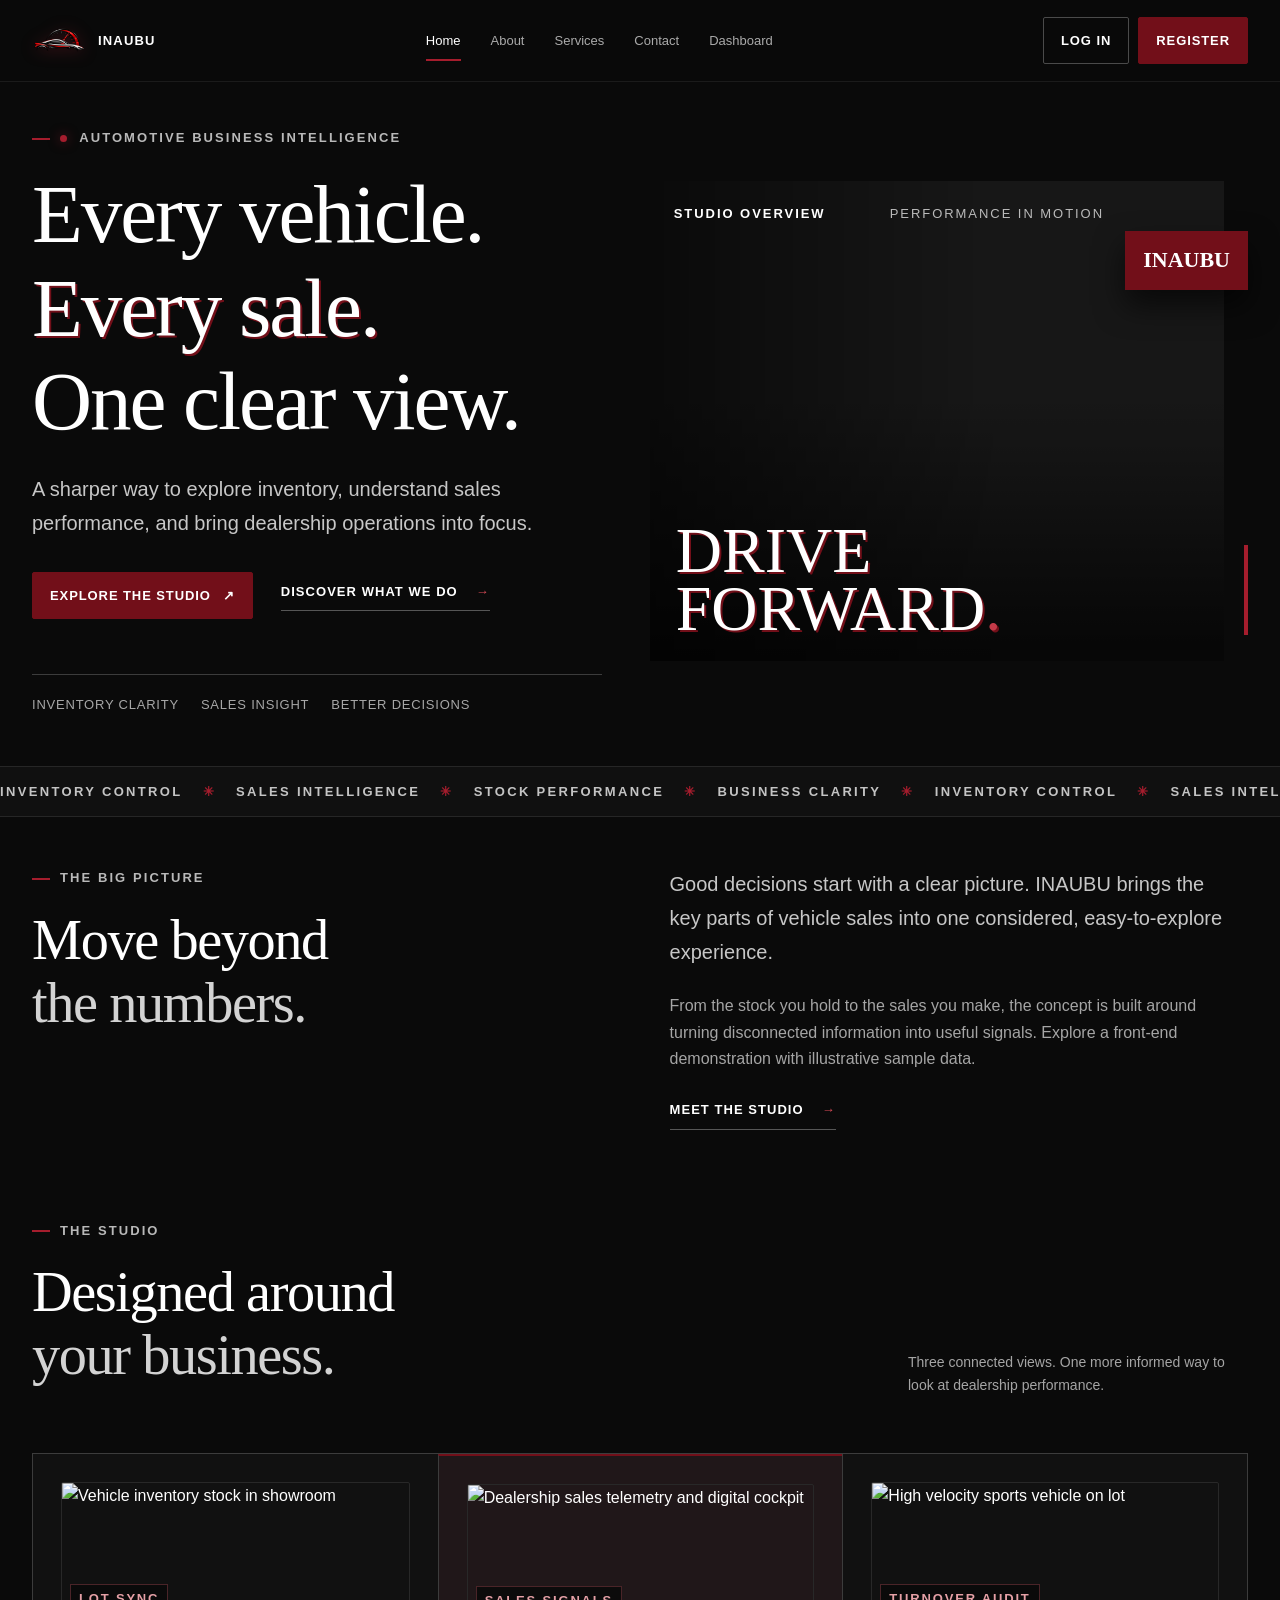
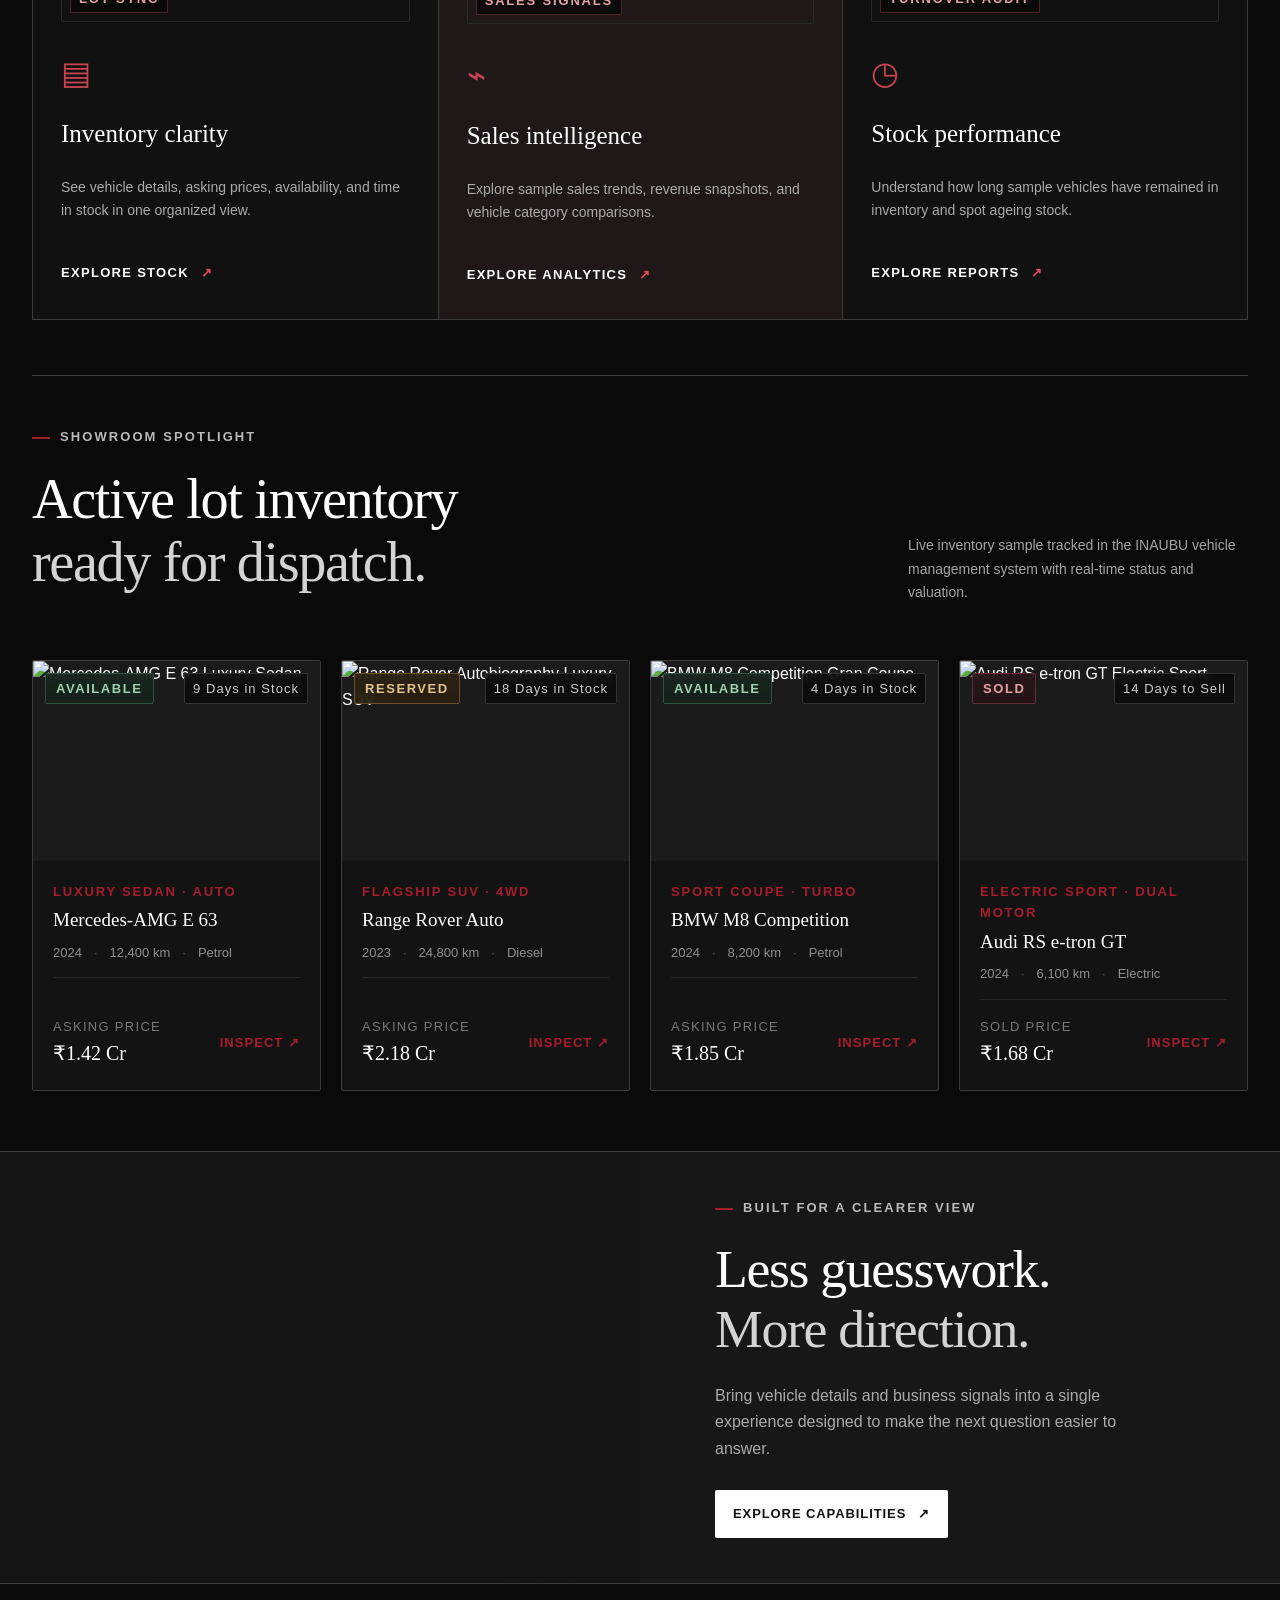
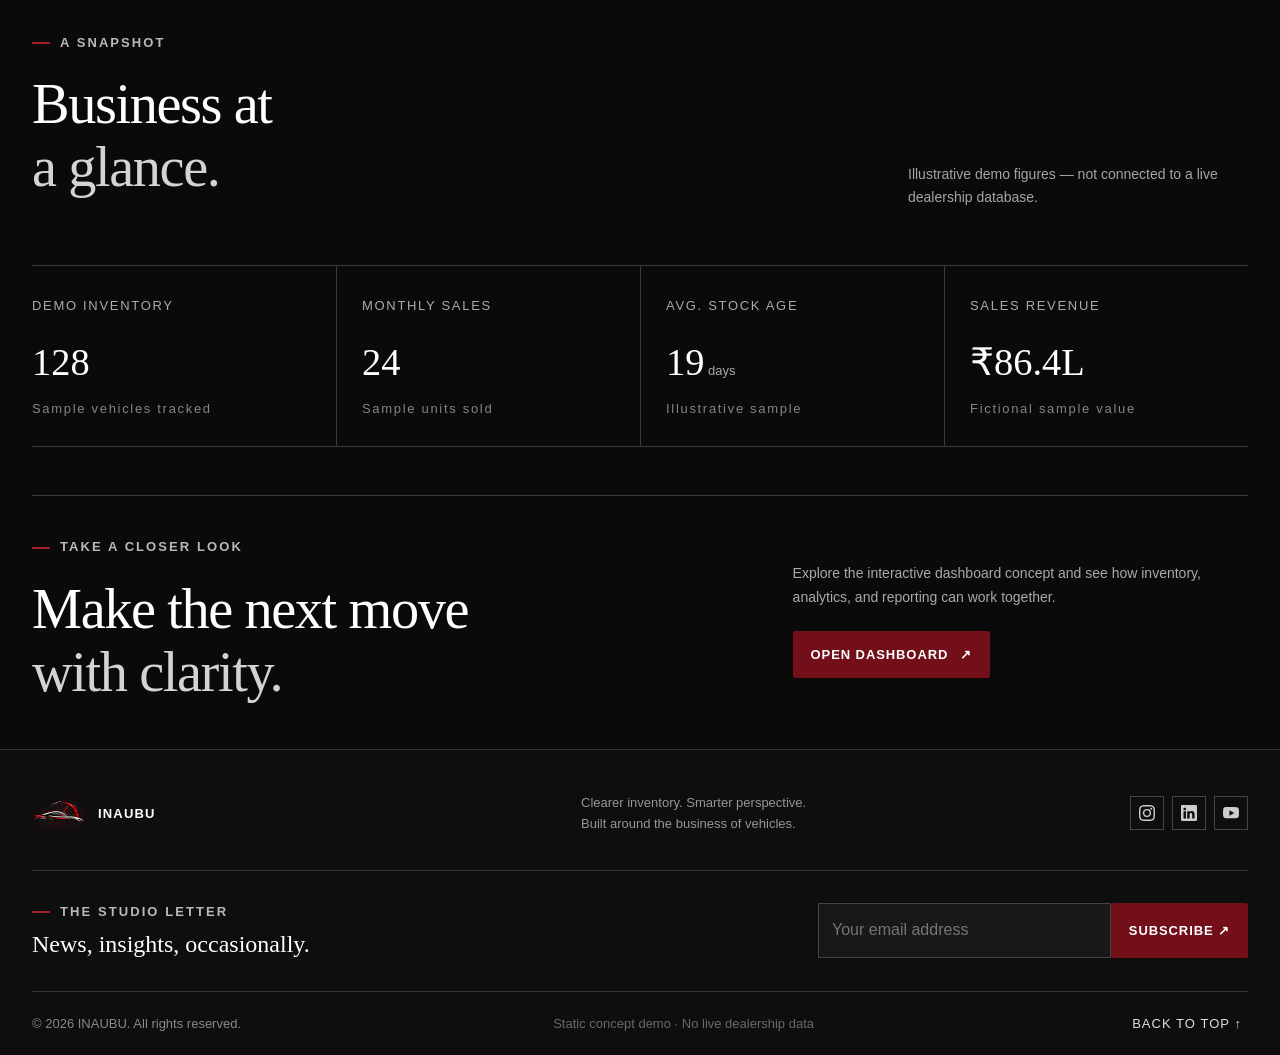
==== commit 28d899f4: "donesecondcommit" ====
--- a/index.html
+++ b/index.html
@@ -9,6 +9,209 @@
   <link rel="icon" type="image/png" href="logo.png">
   <link rel="apple-touch-icon" href="logo.png">
   <link rel="stylesheet" href="css/styles.css">
+  <style>
+    /* Hero Visual & Labels: Mobile & Responsive Legibility */
+    .image-label {
+      position: absolute;
+      left: 24px;
+      right: 120px;
+      top: 22px;
+      display: flex;
+      justify-content: space-between;
+      align-items: center;
+      gap: 16px;
+      color: #ddd;
+      font-size: 13px;
+      letter-spacing: .15em;
+      z-index: 2;
+      pointer-events: none;
+    }
+    .image-label .label-primary {
+      font-weight: 700;
+      color: #fff;
+      white-space: nowrap;
+    }
+    .image-label .label-secondary {
+      color: #bababa;
+      white-space: nowrap;
+    }
+    .hero-stamp {
+      position: absolute;
+      right: 0;
+      top: 50px;
+      background: var(--red);
+      padding: 16px 18px;
+      display: flex;
+      flex-direction: column;
+      line-height: 1.2;
+      box-shadow: 0 15px 30px rgba(0,0,0,.6);
+      z-index: 3;
+    }
+    .hero-stamp b {
+      font-family: var(--display);
+      font-size: 22px;
+    }
+    .ticker {
+      overflow: hidden;
+      border-block: 1px solid #ffffff17;
+      background: #101010;
+      white-space: nowrap;
+      padding: 14px 0;
+      color: #c4c4c4;
+      font-size: 13px;
+      letter-spacing: .18em;
+      font-weight: 700;
+    }
+    .ticker-track {
+      display: inline-flex;
+      align-items: center;
+      min-width: max-content;
+      animation: tickerScroll 26s linear infinite;
+      will-change: transform;
+    }
+    .ticker:hover .ticker-track {
+      animation-play-state: paused;
+    }
+    .ticker-sep {
+      color: var(--red-bright);
+      margin: 0 20px;
+    }
+    @keyframes tickerScroll {
+      0% { transform: translateX(0); }
+      100% { transform: translateX(-50%); }
+    }
+
+    @media (max-width: 900px) {
+      .hero {
+        grid-template-columns: 1fr;
+        padding-block: 45px 50px;
+        gap: 36px;
+      }
+      .hero-visual {
+        min-height: 380px;
+        position: relative;
+      }
+      .hero-image {
+        right: 14px;
+      }
+      .image-label {
+        left: 20px;
+        top: 20px;
+        right: auto;
+        display: flex;
+        flex-direction: column;
+        align-items: flex-start;
+        gap: 4px;
+        max-width: calc(100% - 105px);
+      }
+      .image-label .label-primary,
+      .image-label span:first-child {
+        font-size: 12px;
+        letter-spacing: .15em;
+        font-weight: 700;
+        color: #fff;
+        line-height: 1.25;
+        white-space: nowrap;
+        display: inline-flex;
+        align-items: center;
+        gap: 6px;
+      }
+      .image-label .label-primary::before,
+      .image-label span:first-child::before {
+        content: "";
+        display: inline-block;
+        width: 6px;
+        height: 6px;
+        border-radius: 50%;
+        background: var(--red-bright);
+        box-shadow: 0 0 8px rgba(165,29,45,.8);
+        flex-shrink: 0;
+      }
+      .image-label .label-secondary,
+      .image-label span:last-child {
+        font-size: 11px;
+        letter-spacing: .12em;
+        font-weight: 500;
+        color: #b5b5b5;
+        line-height: 1.25;
+        white-space: nowrap;
+      }
+      .hero-stamp {
+        top: 18px;
+        right: 0;
+        padding: 9px 14px;
+        box-shadow: 0 8px 24px rgba(0,0,0,.6);
+      }
+      .hero-stamp b {
+        font-size: 16px;
+        letter-spacing: .08em;
+      }
+      .image-big-type {
+        left: 20px;
+        bottom: 22px;
+        font-size: clamp(34px, 7.8vw, 48px);
+        line-height: .92;
+        max-width: calc(100% - 24px);
+      }
+      .hero-line {
+        right: 0;
+        bottom: 22px;
+        width: 3px;
+        height: 72px;
+      }
+    }
+
+    @media (max-width: 480px) {
+      .hero-visual {
+        min-height: 345px;
+      }
+      .hero-image {
+        right: 12px;
+      }
+      .image-label {
+        left: 16px;
+        top: 16px;
+        gap: 3px;
+        max-width: calc(100% - 92px);
+      }
+      .image-label .label-primary,
+      .image-label span:first-child {
+        font-size: 11px;
+        letter-spacing: .13em;
+      }
+      .image-label .label-secondary,
+      .image-label span:last-child {
+        font-size: 10px;
+        letter-spacing: .11em;
+      }
+      .hero-stamp {
+        top: 14px;
+        right: 0;
+        padding: 8px 12px;
+      }
+      .hero-stamp b {
+        font-size: 14px;
+      }
+      .image-big-type {
+        left: 16px;
+        bottom: 18px;
+        font-size: clamp(28px, 8vw, 38px);
+      }
+      .hero-line {
+        bottom: 18px;
+        height: 60px;
+      }
+      .hero h1 {
+        font-size: clamp(32px, 8.5vw, 46px);
+      }
+    }
+
+    @media (prefers-reduced-motion: reduce) {
+      .ticker-track {
+        animation: none;
+      }
+    }
+  </style>
 </head>
 
 <body>
@@ -37,16 +240,27 @@
       <div class="hero-visual">
         <div class="hero-image">
           <div class="image-shade"></div>
-          <div class="image-label"><span>STUDIO OVERVIEW</span><span>PERFORMANCE IN MOTION</span></div>
+          <div class="image-label">
+            <span class="label-primary">STUDIO OVERVIEW</span>
+            <span class="label-secondary">PERFORMANCE IN MOTION</span>
+          </div>
           <div class="image-big-type">DRIVE<br>FORWARD<span>.</span></div>
         </div>
-        <div class="hero-stamp"><b>INAUBU</b></div>
-        <div class="hero-line"></div>
+        <div class="hero-stamp" aria-label="Brand badge"><b>INAUBU</b></div>
+        <div class="hero-line" aria-hidden="true"></div>
       </div>
     </section>
     <section class="ticker" aria-label="Studio capabilities">
-      <div>INVENTORY CONTROL <span>✳</span> SALES INTELLIGENCE <span>✳</span> STOCK PERFORMANCE <span>✳</span> BUSINESS
-        CLARITY <span>✳</span> INVENTORY CONTROL <span>✳</span> SALES INTELLIGENCE <span>✳</span></div>
+      <div class="ticker-track">
+        <span>INVENTORY CONTROL</span> <span class="ticker-sep">✳</span>
+        <span>SALES INTELLIGENCE</span> <span class="ticker-sep">✳</span>
+        <span>STOCK PERFORMANCE</span> <span class="ticker-sep">✳</span>
+        <span>BUSINESS CLARITY</span> <span class="ticker-sep">✳</span>
+        <span>INVENTORY CONTROL</span> <span class="ticker-sep">✳</span>
+        <span>SALES INTELLIGENCE</span> <span class="ticker-sep">✳</span>
+        <span>STOCK PERFORMANCE</span> <span class="ticker-sep">✳</span>
+        <span>BUSINESS CLARITY</span> <span class="ticker-sep">✳</span>
+      </div>
     </section>
     <section class="section-wrap section-pad intro-grid">
       <div>
@@ -71,22 +285,137 @@
       </div>
       <div class="feature-grid">
         <article class="feature-card">
+          <div class="feature-card-media">
+            <img src="https://images.unsplash.com/photo-1618843479313-40f8afb4b4d8?auto=format&fit=crop&w=800&q=80" alt="Vehicle inventory stock in showroom" loading="lazy">
+            <span class="feature-card-tag">LOT SYNC</span>
+          </div>
           <div class="feature-icon">▤</div>
           <h3>Inventory clarity</h3>
           <p>See vehicle details, asking prices, availability, and time in stock in one organized view.</p><a
             href="dashboard.html#inventory">Explore stock <span>↗</span></a>
         </article>
         <article class="feature-card featured">
+          <div class="feature-card-media">
+            <img src="https://images.unsplash.com/photo-1563720223185-11003d516935?auto=format&fit=crop&w=800&q=80" alt="Dealership sales telemetry and digital cockpit" loading="lazy">
+            <span class="feature-card-tag">SALES SIGNALS</span>
+          </div>
           <div class="feature-icon">⌁</div>
           <h3>Sales intelligence</h3>
           <p>Explore sample sales trends, revenue snapshots, and vehicle category comparisons.</p><a
             href="dashboard.html#analytics">Explore analytics <span>↗</span></a>
         </article>
         <article class="feature-card">
+          <div class="feature-card-media">
+            <img src="https://images.unsplash.com/photo-1552519507-da3b142c6e3d?auto=format&fit=crop&w=800&q=80" alt="High velocity sports vehicle on lot" loading="lazy">
+            <span class="feature-card-tag">TURNOVER AUDIT</span>
+          </div>
           <div class="feature-icon">◷</div>
           <h3>Stock performance</h3>
           <p>Understand how long sample vehicles have remained in inventory and spot ageing stock.</p><a
             href="dashboard.html#reports">Explore reports <span>↗</span></a>
+        </article>
+      </div>
+    </section>
+    <section class="section-wrap vehicle-showcase-section">
+      <div class="section-heading">
+        <div>
+          <p class="eyebrow">SHOWROOM SPOTLIGHT</p>
+          <h2>Active lot inventory<br><em>ready for dispatch.</em></h2>
+        </div>
+        <p>Live inventory sample tracked in the INAUBU vehicle management system with real-time status and valuation.</p>
+      </div>
+      <div class="vehicle-showcase-grid">
+        <article class="vehicle-card">
+          <div class="vehicle-card-img-wrap">
+            <img class="vehicle-card-img" src="https://images.unsplash.com/photo-1618843479313-40f8afb4b4d8?auto=format&fit=crop&w=800&q=80" alt="Mercedes-AMG E 63 Luxury Sedan" loading="lazy">
+            <span class="vehicle-status-badge available">Available</span>
+            <span class="vehicle-age-tag">9 Days in Stock</span>
+          </div>
+          <div class="vehicle-card-body">
+            <span class="vehicle-card-category">Luxury Sedan · Auto</span>
+            <h3 class="vehicle-card-title">Mercedes-AMG E 63</h3>
+            <div class="vehicle-card-specs">
+              <span>2024</span>
+              <span>12,400 km</span>
+              <span>Petrol</span>
+            </div>
+            <div class="vehicle-card-footer">
+              <div class="vehicle-price">
+                <small>Asking Price</small>
+                <b>₹1.42 Cr</b>
+              </div>
+              <a href="dashboard.html#inventory" class="vehicle-view-btn">Inspect ↗</a>
+            </div>
+          </div>
+        </article>
+        <article class="vehicle-card">
+          <div class="vehicle-card-img-wrap">
+            <img class="vehicle-card-img" src="https://images.unsplash.com/photo-1519641471654-76ce0107ad1b?auto=format&fit=crop&w=800&q=80" alt="Range Rover Autobiography Luxury SUV" loading="lazy">
+            <span class="vehicle-status-badge reserved">Reserved</span>
+            <span class="vehicle-age-tag">18 Days in Stock</span>
+          </div>
+          <div class="vehicle-card-body">
+            <span class="vehicle-card-category">Flagship SUV · 4WD</span>
+            <h3 class="vehicle-card-title">Range Rover Auto</h3>
+            <div class="vehicle-card-specs">
+              <span>2023</span>
+              <span>24,800 km</span>
+              <span>Diesel</span>
+            </div>
+            <div class="vehicle-card-footer">
+              <div class="vehicle-price">
+                <small>Asking Price</small>
+                <b>₹2.18 Cr</b>
+              </div>
+              <a href="dashboard.html#inventory" class="vehicle-view-btn">Inspect ↗</a>
+            </div>
+          </div>
+        </article>
+        <article class="vehicle-card">
+          <div class="vehicle-card-img-wrap">
+            <img class="vehicle-card-img" src="https://images.unsplash.com/photo-1580273916550-e323be2ae537?auto=format&fit=crop&w=800&q=80" alt="BMW M8 Competition Gran Coupe" loading="lazy">
+            <span class="vehicle-status-badge available">Available</span>
+            <span class="vehicle-age-tag">4 Days in Stock</span>
+          </div>
+          <div class="vehicle-card-body">
+            <span class="vehicle-card-category">Sport Coupe · Turbo</span>
+            <h3 class="vehicle-card-title">BMW M8 Competition</h3>
+            <div class="vehicle-card-specs">
+              <span>2024</span>
+              <span>8,200 km</span>
+              <span>Petrol</span>
+            </div>
+            <div class="vehicle-card-footer">
+              <div class="vehicle-price">
+                <small>Asking Price</small>
+                <b>₹1.85 Cr</b>
+              </div>
+              <a href="dashboard.html#inventory" class="vehicle-view-btn">Inspect ↗</a>
+            </div>
+          </div>
+        </article>
+        <article class="vehicle-card">
+          <div class="vehicle-card-img-wrap">
+            <img class="vehicle-card-img" src="https://images.unsplash.com/photo-1617788138017-80ad40651399?auto=format&fit=crop&w=800&q=80" alt="Audi RS e-tron GT Electric Sport" loading="lazy">
+            <span class="vehicle-status-badge sold">Sold</span>
+            <span class="vehicle-age-tag">14 Days to Sell</span>
+          </div>
+          <div class="vehicle-card-body">
+            <span class="vehicle-card-category">Electric Sport · Dual Motor</span>
+            <h3 class="vehicle-card-title">Audi RS e-tron GT</h3>
+            <div class="vehicle-card-specs">
+              <span>2024</span>
+              <span>6,100 km</span>
+              <span>Electric</span>
+            </div>
+            <div class="vehicle-card-footer">
+              <div class="vehicle-price">
+                <small>Sold Price</small>
+                <b>₹1.68 Cr</b>
+              </div>
+              <a href="dashboard.html#inventory" class="vehicle-view-btn">Inspect ↗</a>
+            </div>
+          </div>
         </article>
       </div>
     </section>
--- a/css/styles.css
+++ b/css/styles.css
@@ -1,7 +1,7 @@
 @font-face{font-family:"Intro Rust";src:url("../assets/fonts/intro-rust.woff2") format("woff2");font-style:normal;font-weight:400;font-display:swap}
 :root{--black:#0a0a0a;--black-2:#111;--panel:#1b1b1b;--panel-2:#252525;--white:#fff;--soft:#e7e7e7;--grey:#858585;--muted:#a5a5a5;--border:#3c3c3c;--red:#720f19;--red-bright:#a51d2d;--display:"Intro Rust",Georgia,serif;--body:Arial,Helvetica,sans-serif;--max:1240px;--ease:220ms ease}
 *{box-sizing:border-box}html{scroll-behavior:smooth;scroll-padding-top:90px}body{margin:0;background:var(--black);color:var(--white);font-family:var(--body);font-size:16px;line-height:1.65}a{color:inherit;text-decoration:none}button,input,select,textarea{font:inherit}button,a,input,select,textarea{-webkit-tap-highlight-color:transparent}button{cursor:pointer}img{max-width:100%}.section-wrap{width:min(var(--max),calc(100% - 64px));margin-inline:auto}.section-pad{padding-block:50px}.muted,.section-copy p:not(.lead){color:var(--muted)}.lead{font-size:clamp(17px,1.6vw,20px);line-height:1.7;color:#c7c7c7;max-width:610px}.eyebrow{font-size:13px;letter-spacing:.16em;font-weight:700;color:#b9b9b9;margin:0 0 20px}.eyebrow:before{content:"";display:inline-block;width:18px;height:2px;background:var(--red-bright);vertical-align:middle;margin-right:10px}.red-dot{display:inline-block;width:7px;height:7px;border-radius:50%;background:var(--red-bright);box-shadow:0 0 12px #a51d2d99;margin-right:7px}.brand{display:flex;align-items:center;gap:12px;font-size:13px;letter-spacing:.09em;font-weight:800;line-height:1.2;white-space:nowrap}.brand-logo{height:36px;width:auto;max-width:54px;object-fit:contain;display:block;filter:drop-shadow(0 2px 8px rgba(165,29,45,.3));transition:transform var(--ease)}.brand:hover .brand-logo{transform:scale(1.06)}.brand-mark{width:36px;height:36px;border:1px solid var(--red);display:grid;place-items:center;font-family:var(--display);font-size:19px;position:relative}.brand-mark span{color:#d64a56}.brand-sub{display:block;font-size:13px;letter-spacing:.17em;color:#999;margin-top:5px}.site-header{height:82px;display:flex;align-items:center;justify-content:space-between;gap:24px;padding:0 max(32px,calc((100vw - var(--max))/2));border-bottom:1px solid #ffffff13;background:#0a0a0af2;position:sticky;top:0;z-index:30;backdrop-filter:blur(14px)}.main-nav{display:flex;align-items:center;gap:30px}.main-nav a{font-size:13px;color:#aaa;transition:color var(--ease);position:relative}.main-nav a:after{content:"";position:absolute;height:2px;background:var(--red-bright);left:0;right:100%;bottom:-10px;transition:right var(--ease)}.main-nav a:hover,.main-nav a.active{color:#fff}.main-nav a:hover:after,.main-nav a.active:after{right:0}.mobile-nav-actions{display:none}.header-actions{display:flex;gap:9px;align-items:center}.btn{border:1px solid transparent;display:inline-flex;align-items:center;justify-content:center;gap:12px;padding:12px 17px;font-size:13px;letter-spacing:.07em;text-transform:uppercase;font-weight:700;transition:background var(--ease),border-color var(--ease),box-shadow var(--ease),transform var(--ease);border-radius:2px;white-space:nowrap}.btn:hover{transform:translateY(-1px)}.btn-red{background:var(--red);border-color:var(--red);color:#fff}.btn-red:hover{background:var(--red-bright);border-color:var(--red-bright);box-shadow:0 0 22px #720f1944}.btn-outline{background:transparent;border-color:#4a4a4a;color:#fff}.btn-outline:hover{border-color:var(--red-bright)}.btn-light{background:#fff;color:#111}.btn-light:hover{background:#e8e8e8}.text-link{display:inline-flex;gap:18px;align-items:center;font-size:13px;font-weight:700;text-transform:uppercase;letter-spacing:.08em;border-bottom:1px solid #565656;padding-bottom:8px}.text-link span{color:#d64a56}.menu-toggle{display:none;background:none;color:#fff;border:1px solid var(--border);padding:7px 11px}
-h1,h2,h3,p{margin-top:0}h1,h2{font-family:var(--display);font-weight:400;letter-spacing:-.025em;line-height:1.12;margin-bottom:24px}h1{font-size:clamp(46px,6.5vw,88px)}h2{font-size:clamp(34px,4.4vw,57px)}h1 em,h2 em{color:#d3d3d3;font-style:normal}h3{font-size:18px;line-height:1.3}.hero{min-height:540px;display:grid;grid-template-columns:1fr 1.05fr;align-items:center;gap:48px;padding-block:45px 50px}.hero-copy{position:relative;z-index:2}.hero-copy h1 em{color:#fff;text-shadow:2px 2px 0 #720f19}.hero-copy .lead{max-width:520px}.hero-actions{display:flex;align-items:center;gap:28px;margin-top:32px}.hero-proof{display:flex;gap:22px;flex-wrap:wrap;margin-top:55px;padding-top:19px;border-top:1px solid var(--border);font-size:13px;color:#a7a7a7;text-transform:uppercase;letter-spacing:.06em}.hero-proof b{color:#c9c9c9;margin-right:6px}.hero-visual{position:relative;min-height:480px}.hero-image{position:absolute;inset:0 24px 0 0;overflow:hidden;background:#191919 url("https://images.unsplash.com/photo-1492144534655-ae79c964c9d7?auto=format&fit=crop&w=1400&q=85") center/cover}.image-shade{position:absolute;inset:0;background:linear-gradient(90deg,#0009,#0001 60%),linear-gradient(0deg,#000b,transparent 55%)}.image-label{position:absolute;left:24px;right:24px;top:22px;display:flex;justify-content:space-between;color:#ddd;font-size:13px;letter-spacing:.15em}.image-big-type{position:absolute;left:26px;bottom:24px;font-family:var(--display);font-size:clamp(40px,5vw,70px);line-height:.9;color:#fff;text-shadow:2px 2px 0 #720f19}.image-big-type span{color:#c33a48}.hero-stamp{position:absolute;right:0;top:55px;background:var(--red);padding:18px 20px;display:flex;flex-direction:column;line-height:1.2;box-shadow:0 15px 30px #0006}.hero-stamp span,.hero-stamp small{font-size:13px;letter-spacing:.16em}.hero-stamp b{font-family:var(--display);font-size:24px}.hero-stamp small{margin-top:7px;color:#f0bfc4}.hero-line{position:absolute;right:0;bottom:26px;width:4px;height:90px;background:var(--red-bright)}.ticker{overflow:hidden;border-block:1px solid #ffffff17;background:#101010;white-space:nowrap;padding:15px 0;color:#c4c4c4;font-size:13px;letter-spacing:.18em;font-weight:700}.ticker div{min-width:max-content;text-align:center}.ticker span{color:var(--red-bright);margin:0 24px}.intro-grid,.split-section{display:grid;grid-template-columns:.85fr 1fr;gap:12%;align-items:start}.section-copy{max-width:560px}.section-copy p{margin-bottom:24px}.feature-section{padding-block:40px 55px}.section-heading{display:flex;justify-content:space-between;align-items:end;gap:40px;margin-bottom:42px}.section-heading>p{max-width:340px;color:var(--muted);font-size:14px}.feature-grid{display:grid;grid-template-columns:repeat(3,1fr);border:1px solid var(--border)}.feature-card{padding:28px 28px 32px;min-height:290px;background:#111;position:relative;transition:background var(--ease),border-color var(--ease)}.feature-card+.feature-card{border-left:1px solid var(--border)}.feature-card:hover{background:#191919}.feature-card.featured{background:#201719;border-top:2px solid var(--red)}.feature-number{font-size:13px;color:#888;letter-spacing:.1em}.feature-icon{font-size:32px;color:#c84451;margin:25px 0 18px}.feature-card h3{font-family:var(--display);font-weight:400;font-size:25px}.feature-card p{font-size:14px;color:#aaa;min-height:62px}.feature-card a{display:inline-flex;gap:12px;font-size:13px;text-transform:uppercase;letter-spacing:.1em;font-weight:700;margin-top:10px}.feature-card a span{color:#e34a58}.showcase{min-height:380px;display:grid;grid-template-columns:1fr 1fr;background:#171717;border-block:1px solid var(--border)}.showcase-image{min-height:380px;background:linear-gradient(90deg,#0002,#1115),url("https://images.unsplash.com/photo-1503376780353-7e6692767b70?auto=format&fit=crop&w=1300&q=85") center/cover}.showcase-content{padding:45px clamp(30px,6vw,75px);align-self:center}.showcase-content h2{font-size:clamp(36px,4.2vw,55px)}.showcase-content p:not(.eyebrow){color:#aaa;max-width:420px;margin-bottom:28px}.stats-section{padding-block:48px}.stats-grid{display:grid;grid-template-columns:repeat(4,1fr);border-block:1px solid var(--border)}.stat{padding:26px 20px 27px 0}.stat+.stat{padding-left:25px;border-left:1px solid var(--border)}.stat>span{font-size:13px;letter-spacing:.13em;color:#aaa}.stat strong{display:block;font-family:var(--display);font-size:clamp(30px,3vw,42px);font-weight:400;margin:12px 0 4px}.stat strong span{font-family:var(--body);font-size:13px;color:#aaa}.stat small,.stat .stat-sub{font-size:13px;color:#858585;display:block}.cta-band{padding:40px 0 45px;display:grid;grid-template-columns:1fr .65fr;gap:60px;align-items:center;border-top:1px solid var(--border)}.cta-band h2{margin-bottom:0}.cta-band>div+div p{color:#aaa;font-size:14px;margin-bottom:22px;max-width:450px}
+h1,h2,h3,p{margin-top:0}h1,h2{font-family:var(--display);font-weight:400;letter-spacing:-.025em;line-height:1.12;margin-bottom:24px}h1{font-size:clamp(46px,6.5vw,88px)}h2{font-size:clamp(34px,4.4vw,57px)}h1 em,h2 em{color:#d3d3d3;font-style:normal}h3{font-size:18px;line-height:1.3}.hero{min-height:540px;display:grid;grid-template-columns:1fr 1.05fr;align-items:center;gap:48px;padding-block:45px 50px}.hero-copy{position:relative;z-index:2}.hero-copy h1 em{color:#fff;text-shadow:2px 2px 0 #720f19}.hero-copy .lead{max-width:520px}.hero-actions{display:flex;align-items:center;gap:28px;margin-top:32px}.hero-proof{display:flex;gap:22px;flex-wrap:wrap;margin-top:55px;padding-top:19px;border-top:1px solid var(--border);font-size:13px;color:#a7a7a7;text-transform:uppercase;letter-spacing:.06em}.hero-proof b{color:#c9c9c9;margin-right:6px}.hero-visual{position:relative;min-height:480px}.hero-image{position:absolute;inset:0 24px 0 0;overflow:hidden;background:#191919 url("https://images.unsplash.com/photo-1492144534655-ae79c964c9d7?auto=format&fit=crop&w=1400&q=85") center/cover}.image-shade{position:absolute;inset:0;background:linear-gradient(90deg,#0009,#0001 60%),linear-gradient(0deg,#000b,transparent 55%)}.image-label{position:absolute;left:24px;right:120px;top:22px;display:flex;justify-content:space-between;align-items:center;gap:16px;color:#ddd;font-size:13px;letter-spacing:.15em;z-index:2;pointer-events:none}.image-label .label-primary{font-weight:700;color:#fff;white-space:nowrap}.image-label .label-secondary{color:#bababa;white-space:nowrap}.image-big-type{position:absolute;left:26px;bottom:24px;font-family:var(--display);font-size:clamp(40px,5vw,70px);line-height:.9;color:#fff;text-shadow:2px 2px 0 #720f19}.image-big-type span{color:#c33a48}.hero-stamp{position:absolute;right:0;top:55px;background:var(--red);padding:18px 20px;display:flex;flex-direction:column;line-height:1.2;box-shadow:0 15px 30px #0006}.hero-stamp span,.hero-stamp small{font-size:13px;letter-spacing:.16em}.hero-stamp b{font-family:var(--display);font-size:24px}.hero-stamp small{margin-top:7px;color:#f0bfc4}.hero-line{position:absolute;right:0;bottom:26px;width:4px;height:90px;background:var(--red-bright)}.ticker{overflow:hidden;border-block:1px solid #ffffff17;background:#101010;white-space:nowrap;padding:14px 0;color:#c4c4c4;font-size:13px;letter-spacing:.18em;font-weight:700}.ticker-track{display:inline-flex;align-items:center;min-width:max-content;animation:tickerScroll 26s linear infinite;will-change:transform}.ticker:hover .ticker-track{animation-play-state:paused}.ticker-sep{color:var(--red-bright);margin:0 20px}@keyframes tickerScroll{0%{transform:translateX(0)}100%{transform:translateX(-50%)}}.intro-grid,.split-section{display:grid;grid-template-columns:.85fr 1fr;gap:12%;align-items:start}.section-copy{max-width:560px}.section-copy p{margin-bottom:24px}.feature-section{padding-block:40px 55px}.section-heading{display:flex;justify-content:space-between;align-items:end;gap:40px;margin-bottom:42px}.section-heading>p{max-width:340px;color:var(--muted);font-size:14px}.feature-grid{display:grid;grid-template-columns:repeat(3,1fr);border:1px solid var(--border)}.feature-card{padding:28px 28px 32px;min-height:290px;background:#111;position:relative;transition:background var(--ease),border-color var(--ease)}.feature-card+.feature-card{border-left:1px solid var(--border)}.feature-card:hover{background:#191919}.feature-card.featured{background:#201719;border-top:2px solid var(--red)}.feature-number{font-size:13px;color:#888;letter-spacing:.1em}.feature-icon{font-size:32px;color:#c84451;margin:25px 0 18px}.feature-card h3{font-family:var(--display);font-weight:400;font-size:25px}.feature-card p{font-size:14px;color:#aaa;min-height:62px}.feature-card a{display:inline-flex;gap:12px;font-size:13px;text-transform:uppercase;letter-spacing:.1em;font-weight:700;margin-top:10px}.feature-card a span{color:#e34a58}.showcase{min-height:380px;display:grid;grid-template-columns:1fr 1fr;background:#171717;border-block:1px solid var(--border)}.showcase-image{min-height:380px;background:linear-gradient(90deg,#0002,#1115),url("https://images.unsplash.com/photo-1503376780353-7e6692767b70?auto=format&fit=crop&w=1300&q=85") center/cover}.showcase-content{padding:45px clamp(30px,6vw,75px);align-self:center}.showcase-content h2{font-size:clamp(36px,4.2vw,55px)}.showcase-content p:not(.eyebrow){color:#aaa;max-width:420px;margin-bottom:28px}.stats-section{padding-block:48px}.stats-grid{display:grid;grid-template-columns:repeat(4,1fr);border-block:1px solid var(--border)}.stat{padding:26px 20px 27px 0}.stat+.stat{padding-left:25px;border-left:1px solid var(--border)}.stat>span{font-size:13px;letter-spacing:.13em;color:#aaa}.stat strong{display:block;font-family:var(--display);font-size:clamp(30px,3vw,42px);font-weight:400;margin:12px 0 4px}.stat strong span{font-family:var(--body);font-size:13px;color:#aaa}.stat small,.stat .stat-sub{font-size:13px;color:#858585;display:block}.cta-band{padding:40px 0 45px;display:grid;grid-template-columns:1fr .65fr;gap:60px;align-items:center;border-top:1px solid var(--border)}.cta-band h2{margin-bottom:0}.cta-band>div+div p{color:#aaa;font-size:14px;margin-bottom:22px;max-width:450px}
 .site-footer{border-top:1px solid #333;background:#0e0e0e;padding:42px max(32px,calc((100vw - var(--max))/2)) 20px}.footer-top{display:grid;grid-template-columns:1fr 1fr auto;gap:30px;align-items:center;padding-bottom:35px;border-bottom:1px solid #333}.footer-top>p{font-size:13px;color:#969696;margin:0}.socials{display:flex;gap:8px}.socials a{width:34px;height:34px;border:1px solid #444;display:grid;place-items:center;color:#ccc;transition:all var(--ease)}.socials a svg{display:block;width:16px;height:16px;transition:transform var(--ease)}.socials a:hover{border-color:var(--red-bright);background:var(--red);color:#fff}.socials a:hover svg{transform:scale(1.1)}.footer-news{display:flex;justify-content:space-between;gap:40px;align-items:center;padding:30px 0;border-bottom:1px solid #333}.footer-news .eyebrow{margin-bottom:7px}.footer-news h3{font-family:var(--display);font-size:24px;font-weight:400;margin:0}.newsletter-form{display:flex;width:min(100%,430px)}.newsletter-form input{min-width:0;flex:1;background:#181818;border:1px solid #444;padding:13px;color:#fff;outline:none}.newsletter-form input:focus{border-color:var(--red)}.newsletter-form .btn{flex-shrink:0}.footer-bottom{display:flex;align-items:center;justify-content:space-between;gap:20px;padding-top:20px;color:#888;font-size:13px}.demo-note{color:#696969}.back-top{border:0;background:none;color:#ddd;font-size:13px;text-transform:uppercase;letter-spacing:.08em}.back-top:hover{color:#ed5965}
 .page-hero{padding-block:42px 26px}.page-hero h1{max-width:900px}.page-hero .lead{max-width:650px}.page-hero-rule{height:1px;background:linear-gradient(90deg,var(--red),#444 35%,transparent);margin-top:24px}.about-visual{min-height:320px;background:linear-gradient(90deg,#000e,#0007),url("https://images.unsplash.com/photo-1503376780353-7e6692767b70?auto=format&fit=crop&w=1800&q=85") center 55%/cover;display:flex;align-items:center;padding:45px max(32px,calc((100vw - var(--max))/2));border-block:1px solid #333}.about-visual-copy{max-width:600px}.about-visual-copy p:not(.eyebrow){max-width:450px;color:#ccc}.values-section{padding-top:35px}.values-grid{display:grid;grid-template-columns:repeat(4,1fr);border-block:1px solid var(--border)}.values-grid article{padding:25px 22px 25px 0}.values-grid article+article{border-left:1px solid var(--border);padding-left:22px}.values-grid article>span{color:#d44a57;font-size:13px}.values-grid h3{font-family:var(--display);font-size:22px;font-weight:400;margin:18px 0 10px}.values-grid p{color:#aaa;font-size:13px}.service-list{padding-top:15px;padding-bottom:0}.service-row{display:grid;grid-template-columns:1fr 54px;gap:25px;padding:28px 0;border-top:1px solid var(--border);align-items:start}.service-row:last-child{border-bottom:none}.service-index{display:none}.service-row h2{font-size:clamp(30px,4vw,48px);margin-bottom:14px}.service-row p{color:#aaa;max-width:650px}.service-row ul{display:grid;grid-template-columns:repeat(2,minmax(0,1fr));gap:8px 30px;color:#c7c7c7;font-size:14px;padding-left:17px}.service-row li::marker{color:var(--red-bright)}.round-link{border:1px solid #555;width:44px;height:44px;display:grid;place-items:center;color:#fff;transition:all var(--ease)}.round-link:hover{background:var(--red);border-color:var(--red)}.service-note{display:flex;gap:40px;padding-block:40px 48px}.red-rule{display:block;width:3px;align-self:stretch;min-height:180px;background:var(--red)}.service-note h2{font-size:42px}.service-note p:not(.eyebrow){color:#aaa;max-width:650px}.contact-layout{display:grid;grid-template-columns:.85fr 1fr;gap:10%;align-items:start}.contact-info>p:not(.eyebrow){color:#aaa;max-width:450px}.contact-detail{display:flex;gap:18px;border-top:1px solid var(--border);padding:18px 0}.contact-detail>span{color:#d64a56;font-size:13px}.contact-detail b{font-size:14px}.contact-detail p{color:#999;font-size:13px;margin:5px 0 0}.contact-form{background:#151515;border:1px solid #333;padding:30px}.contact-form label,.auth-modal label{display:block;font-size:13px;color:#c8c8c8;margin:16px 0 7px}.contact-form input,.contact-form select,.contact-form textarea,.auth-modal input{width:100%;padding:13px;background:#0c0c0c;border:1px solid #414141;color:#fff;outline:none;border-radius:0}.contact-form input:focus,.contact-form select:focus,.contact-form textarea:focus,.auth-modal input:focus{border-color:var(--red-bright)}.contact-form textarea{resize:vertical}.contact-form .btn{margin-top:20px}.form-message{font-size:13px;color:#f0a0a7;min-height:18px}.contact-bottom{display:flex;justify-content:space-between;align-items:center;border-top:1px solid var(--border);padding-block:38px 45px;gap:25px}.contact-bottom h2{font-size:clamp(32px,4vw,48px);margin:0}
 .dashboard-main{padding-bottom:70px}.dashboard-welcome{display:flex;justify-content:space-between;align-items:end;gap:30px;padding:40px 0 24px}.dashboard-welcome h1{font-size:clamp(48px,6vw,72px);margin-bottom:12px}.dashboard-welcome .lead{margin-bottom:0}.dashboard-controls{display:flex;align-items:center;gap:12px;flex-wrap:wrap}.demo-pill,.panel-tag{font-size:13px;letter-spacing:.12em;border:1px solid #5a3437;padding:7px 10px;color:#e5a0a6;background:#241416}.demo-warning{border-left:3px solid var(--red-bright);background:#191314;color:#c9babb;padding:13px 16px;font-size:13px;margin-bottom:25px}.kpi-grid{display:grid;grid-template-columns:repeat(4,1fr);gap:12px}.kpi{background:var(--panel);border:1px solid #333;padding:21px 20px;min-height:130px;position:relative}.kpi:first-child{border-top:2px solid var(--red)}.kpi>span{display:block;font-size:13px;letter-spacing:.12em;color:#aaa}.kpi strong{display:block;font-family:var(--display);font-size:36px;font-weight:400;margin:7px 0}.kpi small,.kpi .kpi-sub{color:#8d8d8d;font-size:13px;display:block}.kpi-dot{display:inline-block;width:6px;height:6px;border-radius:50%;background:#a51d2d;margin-right:5px}.dashboard-section{padding-top:42px}.dash-section-heading{display:flex;justify-content:space-between;align-items:end;gap:20px;margin-bottom:25px}.dash-section-heading h2{font-size:clamp(34px,4vw,48px);margin:0}.dash-section-heading select,.inventory-tools select,.inventory-tools input{background:#171717;color:#eee;border:1px solid #444;padding:11px 13px;outline:none;min-width:0}.dash-section-heading select:focus,.inventory-tools select:focus,.inventory-tools input:focus{border-color:var(--red)}.analytics-grid{display:grid;grid-template-columns:1.45fr 1fr;gap:14px}.panel{background:#171717;border:1px solid #333;padding:22px}.panel-heading{display:flex;justify-content:space-between;align-items:start;gap:15px}.panel-heading h3{font-size:16px;margin:0 0 5px}.panel-heading p{font-size:13px;color:#888;margin:0}.bar-chart{height:245px;display:flex;align-items:end;justify-content:space-around;gap:12px;padding:25px 5px 0;border-bottom:1px solid #444;background:repeating-linear-gradient(to top,transparent 0,transparent 48px,#ffffff0b 49px,#ffffff0b 50px)}.bar-group{height:100%;flex:1;display:flex;flex-direction:column;justify-content:end;align-items:center;gap:10px;min-width:0}.bar{width:min(42px,75%);background:#444;min-height:4px;position:relative;transition:height 400ms ease,background var(--ease)}.bar.current,.bar:hover{background:var(--red-bright)}.bar-value{font-size:13px;color:#aaa}.bar-label{font-size:13px;color:#858585;padding-bottom:10px}.donut-wrap{display:flex;align-items:center;justify-content:center;gap:25px;min-height:245px;flex-wrap:wrap}.donut{width:150px;height:150px;border-radius:50%;background:conic-gradient(var(--red-bright) 0 42%,#f0f0f0 42% 73%,#666 73% 100%);display:grid;place-items:center}.donut>div{width:100px;height:100px;border-radius:50%;background:#171717;display:flex;flex-direction:column;align-items:center;justify-content:center}.donut strong{font-family:var(--display);font-size:28px;font-weight:400}.donut span{font-size:13px;letter-spacing:.1em;color:#999}.legend{display:grid;gap:14px;font-size:13px;color:#aaa;min-width:130px}.legend span{display:flex;align-items:center;gap:8px}.legend b{margin-left:auto;color:#eee}.legend-dot{width:8px;height:8px;display:inline-block;border-radius:50%}.legend-dot.red{background:var(--red-bright)}.legend-dot.white{background:#f0f0f0}.legend-dot.grey{background:#666}.result-count{font-size:13px;color:#999}.inventory-tools{display:grid;grid-template-columns:2fr 1fr 1fr 1.2fr;gap:9px;margin-bottom:14px}.inventory-table-wrap{overflow:auto;border:1px solid #333}.inventory-table{width:100%;border-collapse:collapse;min-width:760px}.inventory-table th{text-align:left;font-size:13px;letter-spacing:.1em;color:#888;font-weight:700;background:#171717;padding:15px 13px}.inventory-table td{padding:14px 13px;border-top:1px solid #303030;font-size:13px;color:#ccc}.inventory-table tbody tr:hover{background:#181818}.vehicle-cell{display:flex;align-items:center;gap:12px;min-width:180px}.vehicle-thumb{width:66px;height:44px;object-fit:cover;background:#292929;display:grid;place-items:center;color:#777;font-size:13px}.vehicle-cell b{display:block;color:#fff;font-size:14px}.vehicle-cell small,.vehicle-cell .vehicle-model{display:block;color:#888;font-size:13px;margin-top:3px}.status{display:inline-block;padding:5px 7px;font-size:13px;border:1px solid #555;color:#ccc;white-space:nowrap}.status.available{border-color:#385c48;color:#9ed1b0}.status.reserved{border-color:#70552f;color:#e2c28d}.status.sold{border-color:#5c3438;color:#e7a0a6}.table-action{border:0;background:none;color:#d64a56;font-size:13px}.empty-state{padding:30px;text-align:center;color:#aaa;border:1px solid #333}.ageing-panel{max-width:820px}.ageing-panel>.muted{font-size:13px;margin-bottom:25px}.age-row{margin-top:19px}.age-row>div:first-child{display:flex;justify-content:space-between;font-size:13px;margin-bottom:8px;color:#bbb}.age-row b{font-weight:400;color:#eee}.age-track{height:6px;background:#393939}.age-track span{display:block;height:100%;background:var(--red-bright)}.dashboard-cta{margin-top:45px}.vehicle-modal-backdrop{position:fixed;inset:0;background:#000000d9;z-index:61;display:none;padding:20px 15px;overflow-y:auto;overflow-x:hidden;overscroll-behavior:contain;-webkit-overflow-scrolling:touch}.vehicle-modal-backdrop.open{display:flex;justify-content:center;align-items:flex-start}.vehicle-modal{width:min(500px,100%);margin:auto;background:#171717;border:1px solid #555;padding:26px 26px 22px;position:relative}.vehicle-modal h2{font-size:32px}.vehicle-detail-grid{display:grid;grid-template-columns:1fr 1fr;gap:12px}.vehicle-detail-grid div{padding:13px;background:#222}.vehicle-detail-grid span{display:block;color:#888;font-size:13px;text-transform:uppercase}.vehicle-detail-grid b{font-size:14px}.vehicle-close{position:absolute;top:10px;right:12px}
@@ -77,8 +77,8 @@
 .services-social-links .social-pill{padding:9px 16px}
 
 @media(max-width:1050px){.services-social-banner{padding:28px 24px}.site-header{padding-inline:24px;gap:15px}.main-nav{gap:17px}.header-actions .btn{padding:10px}.hero{gap:25px}.hero-proof{gap:12px}.inventory-tools{grid-template-columns:1fr 1fr}.footer-top{grid-template-columns:1fr 1fr}.socials{grid-column:2;grid-row:1;justify-self:end}}
-@media(max-width:780px){.map-bottom-grid{grid-template-columns:1fr}.map-cinematic-frame{height:300px}.tier-grid{grid-template-columns:1fr}.process-grid{grid-template-columns:1fr 1fr}.process-card:nth-child(3){border-left:0;border-top:1px solid var(--border)}.process-card:nth-child(4){border-top:1px solid var(--border)}.services-social-banner{flex-direction:column;align-items:start;padding:26px 20px}.services-social-links{width:100%}.section-wrap{width:calc(100% - 40px)}.site-header{height:72px;padding-inline:20px}.menu-toggle{display:block;margin-left:auto}.main-nav{display:none;position:absolute;top:71px;left:0;right:0;padding:22px 24px;background:#101010;border-bottom:1px solid #444;flex-direction:column;align-items:start;gap:20px}.main-nav.open{display:flex}.mobile-nav-actions{display:flex;gap:12px;width:100%;padding-top:16px;margin-top:6px;border-top:1px solid #2a2a2a}.mobile-nav-actions .btn{flex:1;justify-content:center;text-align:center;padding:12px 14px;font-size:13px}.main-nav a:after{bottom:-5px}.header-actions{display:none}.hero{grid-template-columns:1fr;padding-block:55px 60px;gap:35px}.hero-visual{min-height:390px}.hero-image{right:12px}.hero-proof{margin-top:35px}.section-pad{padding-block:38px}.intro-grid,.split-section,.contact-layout{grid-template-columns:1fr;gap:25px}.section-heading{align-items:start;flex-direction:column;gap:10px}.feature-section{padding-block:30px 45px}.feature-grid{grid-template-columns:1fr}.feature-card{min-height:auto}.feature-card+.feature-card{border-left:0;border-top:1px solid var(--border)}.feature-card p{min-height:0}.showcase{grid-template-columns:1fr}.showcase-image{min-height:300px}.showcase-content{padding:45px 25px}.stats-grid{grid-template-columns:1fr 1fr}.stat{padding:20px 12px 20px 0}.stat+.stat{padding-left:15px}.stat:nth-child(3){border-left:0;padding-left:0;border-top:1px solid var(--border)}.stat:nth-child(4){border-top:1px solid var(--border)}.cta-band{grid-template-columns:1fr;gap:20px;padding:35px 0 42px}.footer-top{grid-template-columns:1fr auto}.footer-top>p{grid-column:1/-1;grid-row:2}.socials{grid-column:2;grid-row:1}.footer-news{align-items:start;flex-direction:column;gap:18px}.newsletter-form{width:100%}.footer-bottom{flex-wrap:wrap}.page-hero{padding-block:32px 20px}.page-hero-rule{margin-top:20px}.values-grid{grid-template-columns:1fr 1fr}.values-grid article:nth-child(3){border-left:0;padding-left:0;border-top:1px solid var(--border)}.values-grid article:nth-child(4){border-top:1px solid var(--border)}.service-row{grid-template-columns:1fr 42px;gap:12px}.service-row ul{grid-template-columns:1fr}.service-note{gap:20px}.contact-bottom{align-items:start;flex-direction:column}.dashboard-welcome{align-items:start;flex-direction:column;padding-top:50px}.kpi-grid{grid-template-columns:1fr 1fr}.analytics-grid{grid-template-columns:1fr}.dash-section-heading{align-items:start;flex-direction:column}.inventory-tools{grid-template-columns:1fr 1fr}.dashboard-cta{margin-top:60px}}
-@media(max-width:430px){.process-grid{grid-template-columns:1fr}.process-card+.process-card{border-left:0;border-top:1px solid var(--border)}.map-cinematic-frame{height:240px}.contact-social-pills{flex-direction:column}.section-wrap{width:calc(100% - 30px)}.brand{font-size:13px}.brand-logo{height:28px}.brand-mark{width:32px;height:32px}.hero h1{font-size:47px}.hero-actions{align-items:start;flex-direction:column;gap:20px}.hero-visual{min-height:320px}.hero-stamp{top:30px;padding:13px}.hero-stamp b{font-size:19px}.image-big-type{font-size:43px}.hero-proof{font-size:13px}.stats-grid{grid-template-columns:1fr 1fr}.stat strong{font-size:30px}.footer-news h3{font-size:21px}.newsletter-form{flex-direction:column;gap:8px}.newsletter-form .btn{width:100%}.footer-bottom{align-items:start;flex-direction:column;gap:10px}.values-grid{grid-template-columns:1fr}.values-grid article,.values-grid article+article{border-left:0;padding:20px 0;border-top:1px solid var(--border)}.values-grid article:first-child{border-top:0}.service-row{grid-template-columns:1fr 42px}.inventory-tools{grid-template-columns:1fr}.kpi{padding:16px 12px}.kpi strong{font-size:29px}.panel{padding:16px}.donut-wrap{gap:15px}.dashboard-controls{align-items:start;flex-direction:column}.contact-form{padding:20px}.form-row{display:block}.form-row>div+div{margin-top:10px}}
+@media(max-width:780px){.map-bottom-grid{grid-template-columns:1fr}.map-cinematic-frame{height:300px}.tier-grid{grid-template-columns:1fr}.process-grid{grid-template-columns:1fr 1fr}.process-card:nth-child(3){border-left:0;border-top:1px solid var(--border)}.process-card:nth-child(4){border-top:1px solid var(--border)}.services-social-banner{flex-direction:column;align-items:start;padding:26px 20px}.services-social-links{width:100%}.section-wrap{width:calc(100% - 40px)}.site-header{height:72px;padding-inline:20px}.menu-toggle{display:block;margin-left:auto}.main-nav{display:none;position:absolute;top:71px;left:0;right:0;padding:22px 24px;background:#101010;border-bottom:1px solid #444;flex-direction:column;align-items:start;gap:20px}.main-nav.open{display:flex}.mobile-nav-actions{display:flex;gap:12px;width:100%;padding-top:16px;margin-top:6px;border-top:1px solid #2a2a2a}.mobile-nav-actions .btn{flex:1;justify-content:center;text-align:center;padding:12px 14px;font-size:13px}.main-nav a:after{bottom:-5px}.header-actions{display:none}.hero{grid-template-columns:1fr;padding-block:45px 50px;gap:35px}.hero-visual{min-height:380px;position:relative}.hero-image{right:14px}.image-label{left:20px;top:20px;right:auto;display:flex;flex-direction:column;align-items:flex-start;gap:4px;max-width:calc(100% - 105px);z-index:2;pointer-events:none}.image-label .label-primary,.image-label span:first-child{font-size:12px;letter-spacing:.15em;font-weight:700;color:#fff;line-height:1.25;white-space:nowrap;display:inline-flex;align-items:center;gap:6px}.image-label .label-primary::before,.image-label span:first-child::before{content:"";display:inline-block;width:6px;height:6px;border-radius:50%;background:var(--red-bright);box-shadow:0 0 8px rgba(165,29,45,.8);flex-shrink:0}.image-label .label-secondary,.image-label span:last-child{font-size:11px;letter-spacing:.12em;font-weight:500;color:#b5b5b5;line-height:1.25;white-space:nowrap}.hero-stamp{top:18px;right:0;padding:9px 14px;box-shadow:0 8px 24px rgba(0,0,0,.6);z-index:3}.hero-stamp b{font-size:16px;letter-spacing:.08em}.image-big-type{left:20px;bottom:22px;font-size:clamp(34px,7.8vw,48px);line-height:.92;max-width:calc(100% - 24px);z-index:2}.hero-line{right:0;bottom:22px;width:3px;height:72px}.hero-proof{margin-top:35px}.section-pad{padding-block:38px}.intro-grid,.split-section,.contact-layout{grid-template-columns:1fr;gap:25px}.section-heading{align-items:start;flex-direction:column;gap:10px}.feature-section{padding-block:30px 45px}.feature-grid{grid-template-columns:1fr}.feature-card{min-height:auto}.feature-card+.feature-card{border-left:0;border-top:1px solid var(--border)}.feature-card p{min-height:0}.showcase{grid-template-columns:1fr}.showcase-image{min-height:300px}.showcase-content{padding:45px 25px}.stats-grid{grid-template-columns:1fr 1fr}.stat{padding:20px 12px 20px 0}.stat+.stat{padding-left:15px}.stat:nth-child(3){border-left:0;padding-left:0;border-top:1px solid var(--border)}.stat:nth-child(4){border-top:1px solid var(--border)}.cta-band{grid-template-columns:1fr;gap:20px;padding:35px 0 42px}.footer-top{grid-template-columns:1fr auto}.footer-top>p{grid-column:1/-1;grid-row:2}.socials{grid-column:2;grid-row:1}.footer-news{align-items:start;flex-direction:column;gap:18px}.newsletter-form{width:100%}.footer-bottom{flex-wrap:wrap}.page-hero{padding-block:32px 20px}.page-hero-rule{margin-top:20px}.values-grid{grid-template-columns:1fr 1fr}.values-grid article:nth-child(3){border-left:0;padding-left:0;border-top:1px solid var(--border)}.values-grid article:nth-child(4){border-top:1px solid var(--border)}.service-row{grid-template-columns:1fr 42px;gap:12px}.service-row ul{grid-template-columns:1fr}.service-note{gap:20px}.contact-bottom{align-items:start;flex-direction:column}.dashboard-welcome{align-items:start;flex-direction:column;padding-top:50px}.kpi-grid{grid-template-columns:1fr 1fr}.analytics-grid{grid-template-columns:1fr}.dash-section-heading{align-items:start;flex-direction:column}.inventory-tools{grid-template-columns:1fr 1fr}.dashboard-cta{margin-top:60px}}
+@media(max-width:430px){.process-grid{grid-template-columns:1fr}.process-card+.process-card{border-left:0;border-top:1px solid var(--border)}.map-cinematic-frame{height:240px}.contact-social-pills{flex-direction:column}.section-wrap{width:calc(100% - 30px)}.brand{font-size:13px}.brand-logo{height:28px}.brand-mark{width:32px;height:32px}.hero h1{font-size:clamp(32px,8.5vw,46px)}.hero-actions{align-items:start;flex-direction:column;gap:20px}.hero-visual{min-height:345px}.hero-image{right:12px}.image-label{left:16px;top:16px;gap:3px;max-width:calc(100% - 92px)}.image-label .label-primary,.image-label span:first-child{font-size:11px;letter-spacing:.13em}.image-label .label-secondary,.image-label span:last-child{font-size:10px;letter-spacing:.11em}.hero-stamp{top:14px;right:0;padding:8px 12px}.hero-stamp b{font-size:14px}.image-big-type{left:16px;bottom:18px;font-size:clamp(28px,8vw,38px)}.hero-line{bottom:18px;height:60px}.hero-proof{font-size:13px}.stats-grid{grid-template-columns:1fr 1fr}.stat strong{font-size:30px}.footer-news h3{font-size:21px}.newsletter-form{flex-direction:column;gap:8px}.newsletter-form .btn{width:100%}.footer-bottom{align-items:start;flex-direction:column;gap:10px}.values-grid{grid-template-columns:1fr}.values-grid article,.values-grid article+article{border-left:0;padding:20px 0;border-top:1px solid var(--border)}.values-grid article:first-child{border-top:0}.service-row{grid-template-columns:1fr 42px}.inventory-tools{grid-template-columns:1fr}.kpi{padding:16px 12px}.kpi strong{font-size:29px}.panel{padding:16px}.donut-wrap{gap:15px}.dashboard-controls{align-items:start;flex-direction:column}.contact-form{padding:20px}.form-row{display:block}.form-row>div+div{margin-top:10px}}
 @media(prefers-reduced-motion:reduce){*,*::before,*::after{scroll-behavior:auto!important;transition:none!important;animation:none!important}}
 
 /* Page Hero: Clean, Simple & Nice */
@@ -91,3 +91,312 @@
 small, sub, sup, caption, figcaption {
   font-size: 13px !important;
 }
+
+/* Vehicle Sales Showcase Cards & Visual Galleries */
+.vehicle-showcase-section {
+  padding-block: 50px 60px;
+  border-top: 1px solid var(--border);
+}
+.vehicle-showcase-grid {
+  display: grid;
+  grid-template-columns: repeat(4, 1fr);
+  gap: 20px;
+  margin-top: 36px;
+}
+.vehicle-card {
+  background: #131313;
+  border: 1px solid var(--border);
+  border-radius: 2px;
+  overflow: hidden;
+  display: flex;
+  flex-direction: column;
+  transition: transform var(--ease), border-color var(--ease), box-shadow var(--ease);
+}
+.vehicle-card:hover {
+  transform: translateY(-4px);
+  border-color: #555;
+  box-shadow: 0 16px 36px rgba(0, 0, 0, 0.6);
+}
+.vehicle-card-img-wrap {
+  position: relative;
+  width: 100%;
+  height: 200px;
+  overflow: hidden;
+  background: #1b1b1b;
+}
+.vehicle-card-img {
+  width: 100%;
+  height: 100%;
+  object-fit: cover;
+  display: block;
+  transition: transform 500ms ease;
+}
+.vehicle-card:hover .vehicle-card-img {
+  transform: scale(1.06);
+}
+.vehicle-status-badge {
+  position: absolute;
+  top: 12px;
+  left: 12px;
+  font-size: 13px !important;
+  font-weight: 700;
+  letter-spacing: .12em;
+  padding: 4px 10px;
+  border-radius: 2px;
+  text-transform: uppercase;
+  backdrop-filter: blur(8px);
+}
+.vehicle-status-badge.available {
+  background: rgba(21, 36, 27, 0.9);
+  color: #9ed1b0;
+  border: 1px solid #2f543c;
+}
+.vehicle-status-badge.reserved {
+  background: rgba(43, 33, 19, 0.9);
+  color: #e2c28d;
+  border: 1px solid #6b4e28;
+}
+.vehicle-status-badge.sold {
+  background: rgba(38, 20, 22, 0.9);
+  color: #e7a0a6;
+  border: 1px solid #632d33;
+}
+.vehicle-age-tag {
+  position: absolute;
+  top: 12px;
+  right: 12px;
+  font-size: 13px !important;
+  letter-spacing: .08em;
+  padding: 4px 8px;
+  background: rgba(10, 10, 10, 0.85);
+  color: #ccc;
+  border: 1px solid #333;
+  border-radius: 2px;
+  backdrop-filter: blur(6px);
+}
+.vehicle-card-body {
+  padding: 20px;
+  display: flex;
+  flex-direction: column;
+  flex: 1;
+}
+.vehicle-card-category {
+  font-size: 13px !important;
+  letter-spacing: .14em;
+  color: var(--red-bright);
+  font-weight: 700;
+  text-transform: uppercase;
+  margin-bottom: 6px;
+}
+.vehicle-card-title {
+  font-family: var(--display);
+  font-size: 19px;
+  font-weight: 400;
+  color: #fff;
+  margin: 0 0 10px;
+  line-height: 1.25;
+}
+.vehicle-card-specs {
+  display: flex;
+  gap: 12px;
+  flex-wrap: wrap;
+  font-size: 13px !important;
+  color: #8f8f8f;
+  margin-bottom: 16px;
+  padding-bottom: 14px;
+  border-bottom: 1px solid #262626;
+}
+.vehicle-card-specs span {
+  display: inline-flex;
+  align-items: center;
+}
+.vehicle-card-specs span:not(:last-child)::after {
+  content: "·";
+  margin-left: 12px;
+  color: #555;
+}
+.vehicle-card-footer {
+  display: flex;
+  justify-content: space-between;
+  align-items: center;
+  margin-top: auto;
+}
+.vehicle-price {
+  display: flex;
+  flex-direction: column;
+}
+.vehicle-price small {
+  font-size: 13px !important;
+  color: #777;
+  text-transform: uppercase;
+  letter-spacing: .1em;
+}
+.vehicle-price b {
+  font-family: var(--display);
+  font-size: 20px;
+  color: #fff;
+  font-weight: 400;
+}
+.vehicle-view-btn {
+  font-size: 13px !important;
+  font-weight: 700;
+  letter-spacing: .08em;
+  text-transform: uppercase;
+  color: var(--red-bright);
+  display: inline-flex;
+  align-items: center;
+  gap: 6px;
+  transition: color var(--ease);
+}
+.vehicle-view-btn:hover {
+  color: #fff;
+}
+
+/* Feature card image previews on Home */
+.feature-card-media {
+  width: 100%;
+  height: 140px;
+  border-radius: 2px;
+  overflow: hidden;
+  margin-bottom: 18px;
+  position: relative;
+  border: 1px solid #282828;
+}
+.feature-card-media img {
+  width: 100%;
+  height: 100%;
+  object-fit: cover;
+  display: block;
+  transition: transform 450ms ease;
+}
+.feature-card:hover .feature-card-media img {
+  transform: scale(1.08);
+}
+.feature-card-tag {
+  position: absolute;
+  bottom: 8px;
+  left: 8px;
+  font-size: 13px !important;
+  letter-spacing: .14em;
+  font-weight: 700;
+  text-transform: uppercase;
+  background: rgba(10,10,10,0.85);
+  color: #e5a0a6;
+  border: 1px solid #4a2428;
+  padding: 3px 8px;
+  backdrop-filter: blur(6px);
+}
+
+/* About & Services visual gallery strips */
+.visual-gallery-section {
+  padding-block: 50px 60px;
+  border-top: 1px solid var(--border);
+}
+.visual-gallery-grid {
+  display: grid;
+  grid-template-columns: repeat(3, 1fr);
+  gap: 20px;
+  margin-top: 35px;
+}
+.visual-gallery-card {
+  background: #141414;
+  border: 1px solid var(--border);
+  border-radius: 2px;
+  overflow: hidden;
+  transition: border-color var(--ease), transform var(--ease);
+}
+.visual-gallery-card:hover {
+  border-color: #555;
+  transform: translateY(-3px);
+}
+.visual-gallery-img {
+  width: 100%;
+  height: 240px;
+  object-fit: cover;
+  display: block;
+  transition: transform 500ms ease;
+}
+.visual-gallery-card:hover .visual-gallery-img {
+  transform: scale(1.05);
+}
+.visual-gallery-card-body {
+  padding: 22px;
+}
+.visual-gallery-badge {
+  font-size: 13px !important;
+  letter-spacing: .14em;
+  color: var(--red-bright);
+  font-weight: 700;
+  text-transform: uppercase;
+  display: block;
+  margin-bottom: 6px;
+}
+.visual-gallery-card h3 {
+  font-family: var(--display);
+  font-size: 20px;
+  font-weight: 400;
+  color: #fff;
+  margin: 0 0 8px;
+}
+.visual-gallery-card p {
+  font-size: 13px !important;
+  color: #999;
+  line-height: 1.55;
+  margin: 0;
+}
+
+/* Cinematic automotive divider banner */
+.cinematic-car-banner {
+  min-height: 320px;
+  display: flex;
+  align-items: center;
+  position: relative;
+  background-size: cover;
+  background-position: center;
+  border-block: 1px solid var(--border);
+  margin-block: 45px 50px;
+}
+.cinematic-car-banner::before {
+  content: "";
+  position: absolute;
+  inset: 0;
+  background: linear-gradient(90deg, rgba(10,10,10,0.92) 0%, rgba(10,10,10,0.72) 50%, rgba(10,10,10,0.88) 100%);
+}
+.cinematic-banner-content {
+  position: relative;
+  z-index: 2;
+  max-width: 650px;
+  padding: 40px clamp(24px, 5vw, 60px);
+}
+.cinematic-banner-content h2 {
+  font-size: clamp(30px, 4vw, 48px);
+  margin-bottom: 14px;
+}
+.cinematic-banner-content p {
+  color: #bbb;
+  font-size: 15px;
+  margin-bottom: 22px;
+  line-height: 1.6;
+}
+
+@media (max-width: 1050px) {
+  .vehicle-showcase-grid {
+    grid-template-columns: repeat(2, 1fr);
+  }
+}
+@media (max-width: 780px) {
+  .visual-gallery-grid {
+    grid-template-columns: 1fr;
+  }
+  .visual-gallery-img {
+    height: 200px;
+  }
+  .vehicle-showcase-grid {
+    grid-template-columns: 1fr;
+    gap: 16px;
+  }
+  .cinematic-car-banner {
+    min-height: 260px;
+  }
+}
+
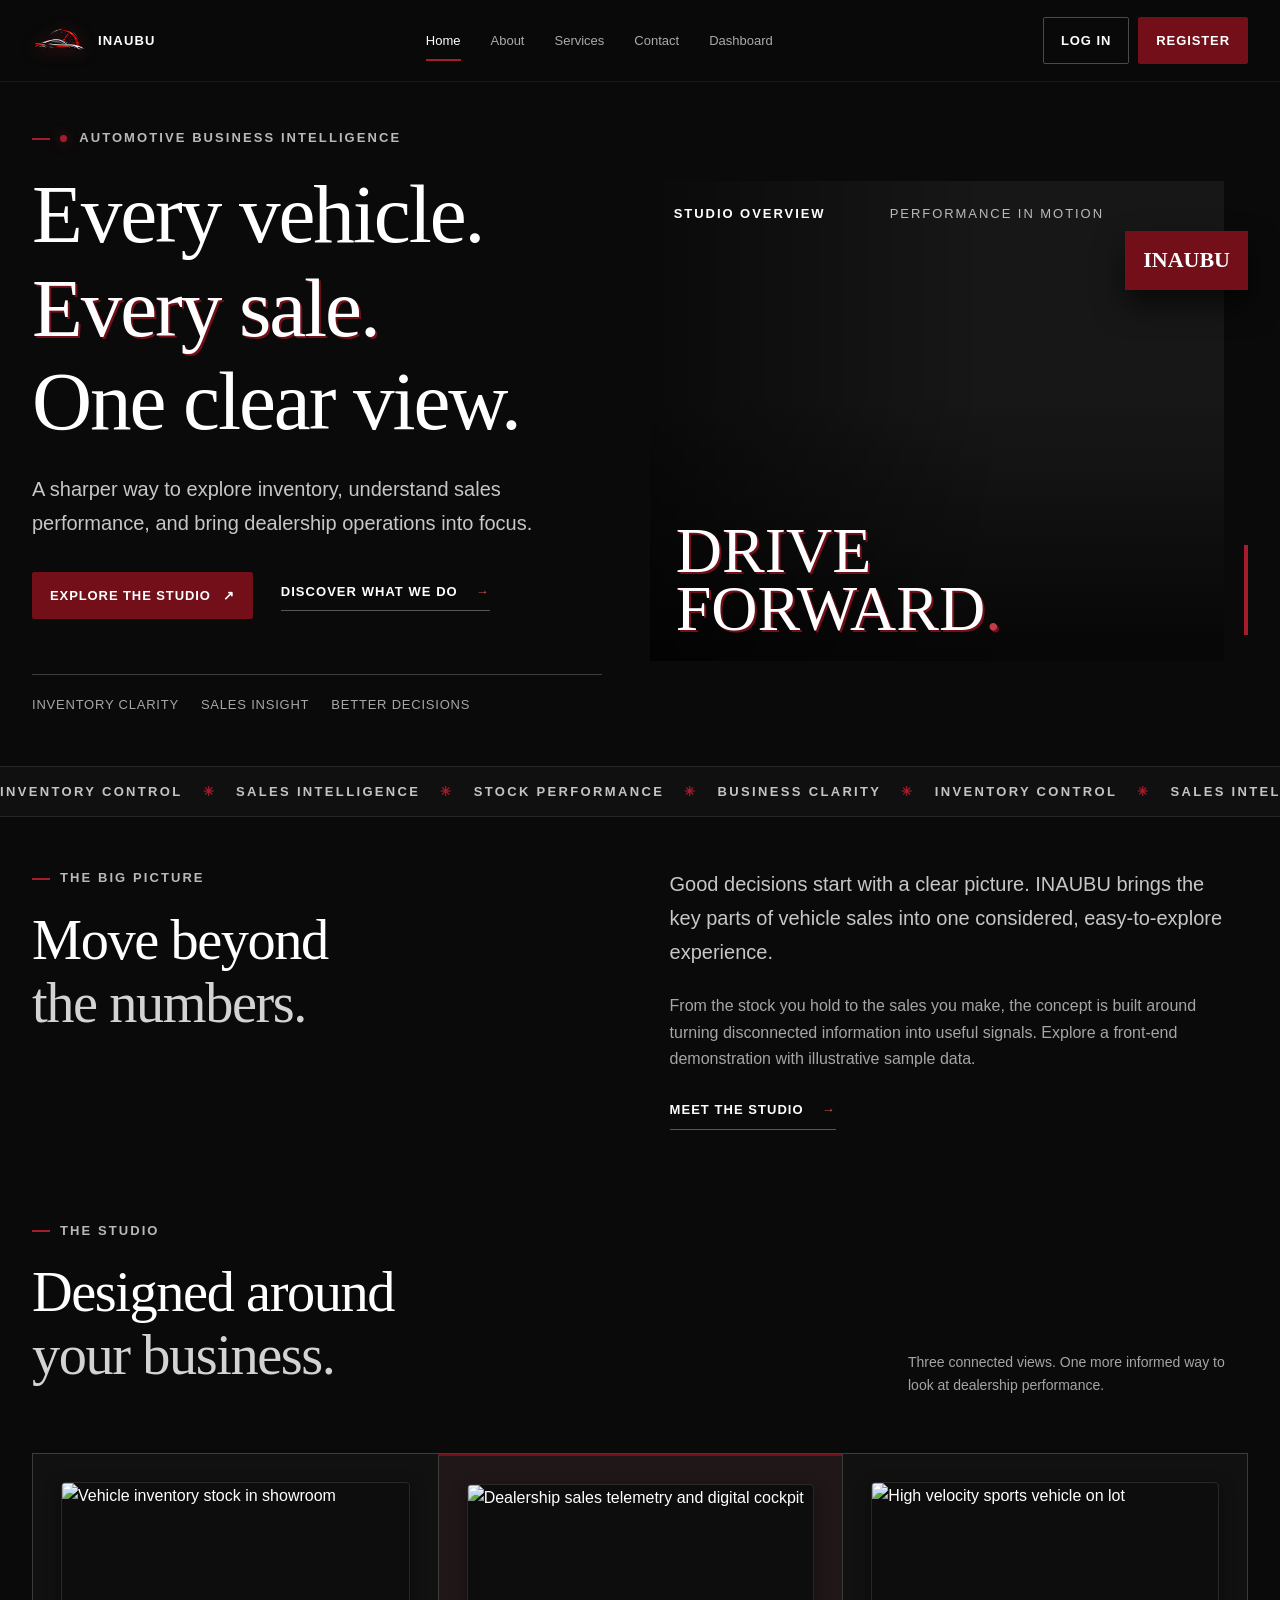
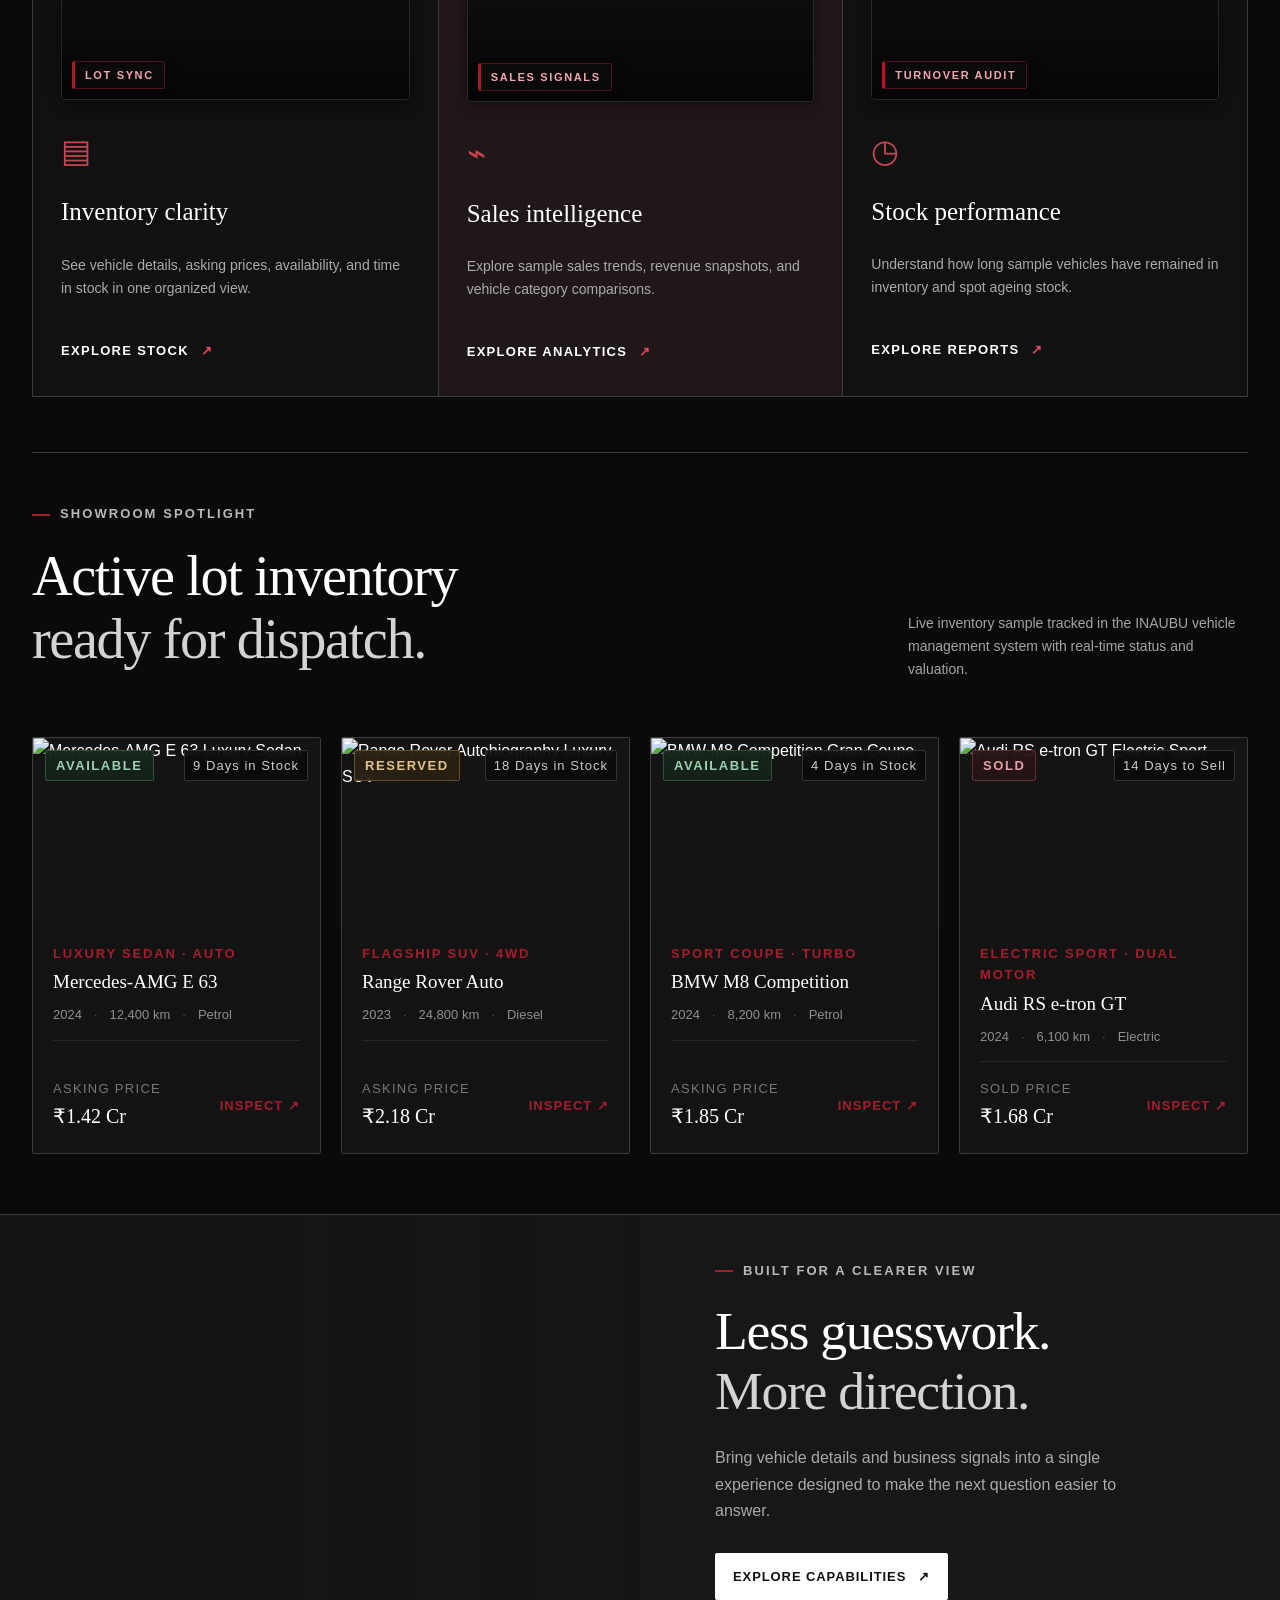
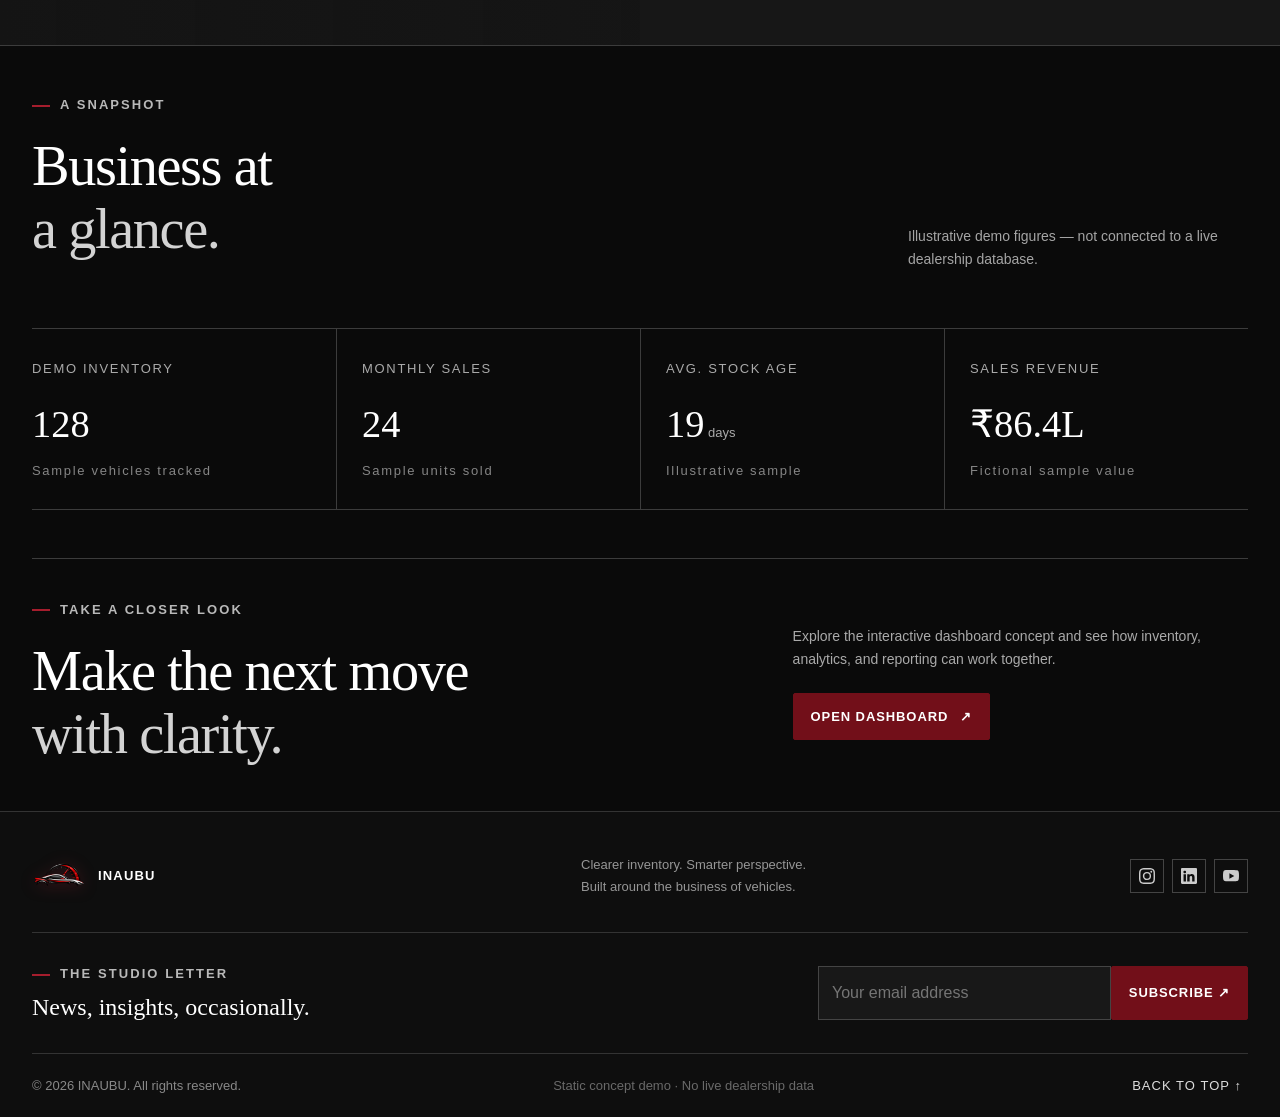
==== commit 11043b3c: "imagealignments" ====
--- a/index.html
+++ b/index.html
@@ -159,6 +159,14 @@
         width: 3px;
         height: 72px;
       }
+      .feature-card-media {
+        aspect-ratio: 16 / 10;
+        min-height: 200px;
+      }
+      .vehicle-card-img-wrap {
+        aspect-ratio: 16 / 10;
+        min-height: 190px;
+      }
     }
 
     @media (max-width: 480px) {
@@ -204,6 +212,91 @@
       .hero h1 {
         font-size: clamp(32px, 8.5vw, 46px);
       }
+      .feature-card {
+        padding: 20px 18px 24px;
+      }
+      .feature-card-media {
+        aspect-ratio: 16 / 10;
+        min-height: 175px;
+        margin-bottom: 16px;
+      }
+      .vehicle-card-img-wrap {
+        aspect-ratio: 16 / 10;
+        min-height: 170px;
+      }
+    }
+
+    /* Enhanced Feature Card Media & Full Vehicle Visibility */
+    .feature-card-media {
+      width: 100%;
+      aspect-ratio: 16 / 10;
+      height: auto;
+      min-height: 195px;
+      border-radius: 4px;
+      overflow: hidden;
+      margin-bottom: 20px;
+      position: relative;
+      border: 1px solid #282828;
+      background: #0d0d0d;
+      box-shadow: 0 4px 16px rgba(0, 0, 0, 0.45);
+    }
+    .feature-card-media img {
+      width: 100%;
+      height: 100%;
+      object-fit: cover;
+      object-position: center 50%;
+      display: block;
+      transition: transform 550ms cubic-bezier(0.2, 0.8, 0.2, 1);
+    }
+    .feature-card:hover .feature-card-media img {
+      transform: scale(1.06);
+    }
+    .feature-card-media::after {
+      content: "";
+      position: absolute;
+      inset: 0;
+      background: linear-gradient(180deg, rgba(0, 0, 0, 0) 50%, rgba(0, 0, 0, 0.55) 100%);
+      pointer-events: none;
+    }
+    .feature-card-tag {
+      position: absolute;
+      bottom: 10px;
+      left: 10px;
+      z-index: 2;
+      font-size: 11px !important;
+      letter-spacing: .15em;
+      font-weight: 700;
+      text-transform: uppercase;
+      background: rgba(12, 12, 12, 0.88);
+      color: #f2a6ad;
+      border: 1px solid rgba(165, 29, 45, 0.45);
+      border-left: 3px solid var(--red-bright);
+      padding: 4px 10px;
+      border-radius: 2px;
+      backdrop-filter: blur(8px);
+      box-shadow: 0 4px 12px rgba(0, 0, 0, 0.5);
+    }
+
+    /* Vehicle Showcase Card Images */
+    .vehicle-card-img-wrap {
+      position: relative;
+      width: 100%;
+      aspect-ratio: 16 / 10;
+      height: auto;
+      min-height: 185px;
+      overflow: hidden;
+      background: #141414;
+    }
+    .vehicle-card-img {
+      width: 100%;
+      height: 100%;
+      object-fit: cover;
+      object-position: center 50%;
+      display: block;
+      transition: transform 550ms cubic-bezier(0.2, 0.8, 0.2, 1);
+    }
+    .vehicle-card:hover .vehicle-card-img {
+      transform: scale(1.06);
     }
 
     @media (prefers-reduced-motion: reduce) {
@@ -373,7 +466,7 @@
         </article>
         <article class="vehicle-card">
           <div class="vehicle-card-img-wrap">
-            <img class="vehicle-card-img" src="https://images.unsplash.com/photo-1580273916550-e323be2ae537?auto=format&fit=crop&w=800&q=80" alt="BMW M8 Competition Gran Coupe" loading="lazy">
+            <img class="vehicle-card-img" src="https://images.unsplash.com/photo-1555215695-3004980ad54e?auto=format&fit=crop&w=800&q=80" alt="BMW M8 Competition Gran Coupe" loading="lazy">
             <span class="vehicle-status-badge available">Available</span>
             <span class="vehicle-age-tag">4 Days in Stock</span>
           </div>
--- a/css/styles.css
+++ b/css/styles.css
@@ -120,16 +120,19 @@
 .vehicle-card-img-wrap {
   position: relative;
   width: 100%;
-  height: 200px;
+  aspect-ratio: 16 / 10;
+  height: auto;
+  min-height: 185px;
   overflow: hidden;
-  background: #1b1b1b;
+  background: #141414;
 }
 .vehicle-card-img {
   width: 100%;
   height: 100%;
   object-fit: cover;
+  object-position: center 50%;
   display: block;
-  transition: transform 500ms ease;
+  transition: transform 550ms cubic-bezier(0.2, 0.8, 0.2, 1);
 }
 .vehicle-card:hover .vehicle-card-img {
   transform: scale(1.06);
@@ -252,39 +255,54 @@
   color: #fff;
 }
 
-/* Feature card image previews on Home */
+/* Feature card image previews on Home - Responsive Aspect Ratio for full vehicle visibility */
 .feature-card-media {
   width: 100%;
-  height: 140px;
-  border-radius: 2px;
+  aspect-ratio: 16 / 10;
+  height: auto;
+  min-height: 195px;
+  border-radius: 3px;
   overflow: hidden;
-  margin-bottom: 18px;
+  margin-bottom: 20px;
   position: relative;
   border: 1px solid #282828;
+  background: #0d0d0d;
 }
 .feature-card-media img {
   width: 100%;
   height: 100%;
   object-fit: cover;
+  object-position: center 50%;
   display: block;
-  transition: transform 450ms ease;
+  transition: transform 550ms cubic-bezier(0.2, 0.8, 0.2, 1);
 }
 .feature-card:hover .feature-card-media img {
-  transform: scale(1.08);
+  transform: scale(1.05);
+}
+.feature-card-media::after {
+  content: "";
+  position: absolute;
+  inset: 0;
+  background: linear-gradient(180deg, rgba(0, 0, 0, 0) 50%, rgba(0, 0, 0, 0.55) 100%);
+  pointer-events: none;
 }
 .feature-card-tag {
   position: absolute;
-  bottom: 8px;
-  left: 8px;
-  font-size: 13px !important;
-  letter-spacing: .14em;
+  bottom: 10px;
+  left: 10px;
+  z-index: 2;
+  font-size: 11px !important;
+  letter-spacing: .15em;
   font-weight: 700;
   text-transform: uppercase;
-  background: rgba(10,10,10,0.85);
-  color: #e5a0a6;
-  border: 1px solid #4a2428;
-  padding: 3px 8px;
-  backdrop-filter: blur(6px);
+  background: rgba(12, 12, 12, 0.88);
+  color: #f2a6ad;
+  border: 1px solid rgba(165, 29, 45, 0.45);
+  border-left: 3px solid var(--red-bright);
+  padding: 4px 10px;
+  border-radius: 2px;
+  backdrop-filter: blur(8px);
+  box-shadow: 0 4px 12px rgba(0, 0, 0, 0.5);
 }
 
 /* About & Services visual gallery strips */
@@ -311,10 +329,13 @@
 }
 .visual-gallery-img {
   width: 100%;
-  height: 240px;
+  aspect-ratio: 16 / 10;
+  height: auto;
+  min-height: 200px;
   object-fit: cover;
+  object-position: center 50%;
   display: block;
-  transition: transform 500ms ease;
+  transition: transform 550ms cubic-bezier(0.2, 0.8, 0.2, 1);
 }
 .visual-gallery-card:hover .visual-gallery-img {
   transform: scale(1.05);
@@ -389,7 +410,9 @@
     grid-template-columns: 1fr;
   }
   .visual-gallery-img {
-    height: 200px;
+    aspect-ratio: 16 / 10;
+    height: auto;
+    min-height: 190px;
   }
   .vehicle-showcase-grid {
     grid-template-columns: 1fr;
